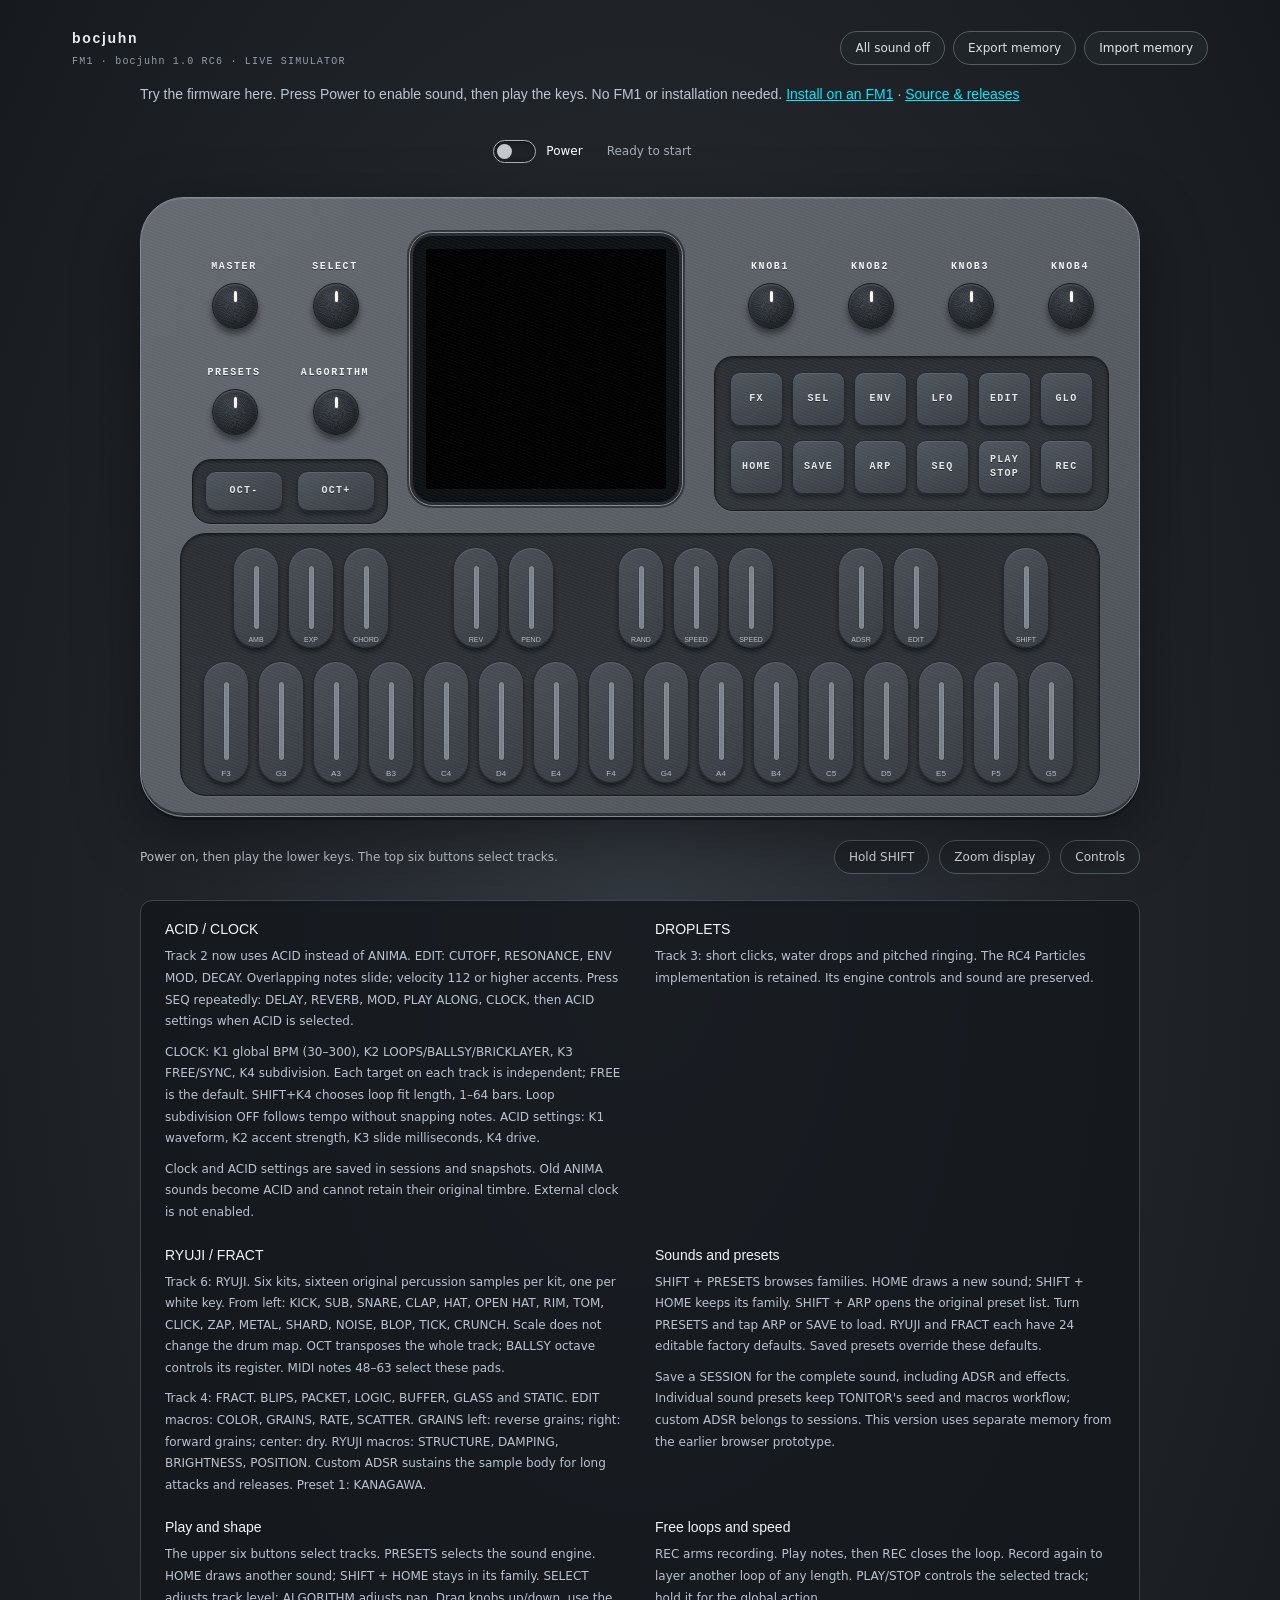
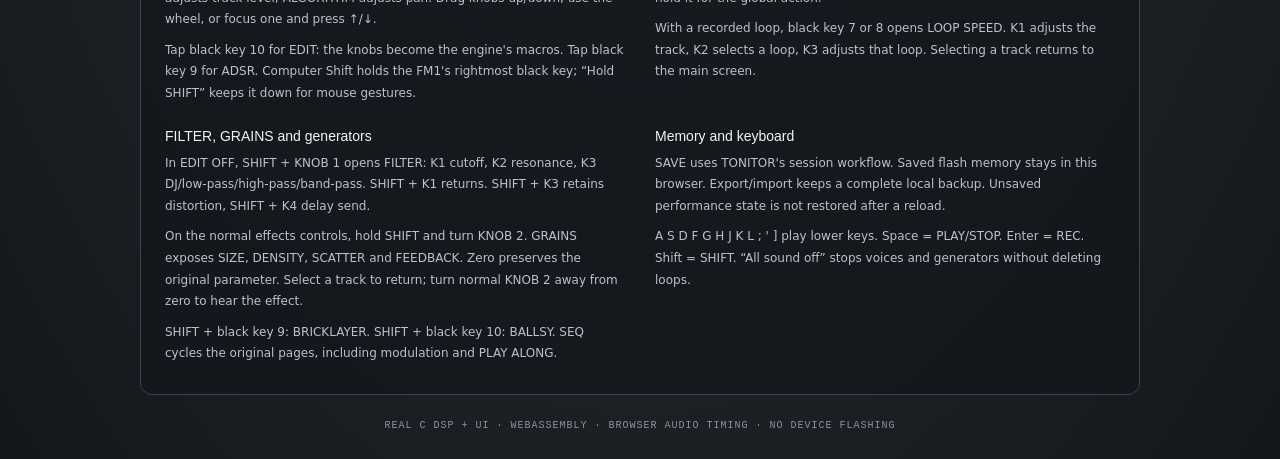
==== browser/index.html @ bda4c11b "Release bocjuhn 1.0 RC6 with living engine visuals and browser player" ====
<!doctype html>
<html lang="en">
<head><meta charset="utf-8"><meta name="viewport" content="width=device-width,initial-scale=1"><title>bocjuhn — FM1 simulator</title><link rel="stylesheet" href="./device.css"><link rel="stylesheet" href="./sim.css"></head>
<body class="device-mode"><main id="deviceApp">
<nav class="sim-nav"><div><strong>bocjuhn</strong><span>FM1 · bocjuhn 1.0 RC6 · LIVE SIMULATOR</span></div><div class="nav-actions"><button id="panic">All sound off</button><button id="export">Export memory</button><label class="file-button">Import memory<input id="import" type="file" accept=".bin" hidden></label></div></nav>
<p class="player-intro">Try the firmware here. Press Power to enable sound, then play the keys. No FM1 or installation needed. <a href="./install.html">Install on an FM1</a> · <a href="https://github.com/IanP06/bocjuhn">Source &amp; releases</a></p><div class="power-row"><button id="power" role="switch" aria-checked="false"><span class="power-toggle"></span> Power</button><span id="deviceStatus" role="status">Ready to start</span></div>
<div class="device-stage"><div id="deviceFit"><section id="device" aria-label="M-VAVE FM1 panel">
<div class="screen-bezel"><canvas id="lcd" width="240" height="240" aria-label="Live firmware display"></canvas></div>
<div class="oct-tray"></div><div class="button-tray"></div><div class="keyboard-tray"></div><div id="hardwareControls"></div><div id="hardwareKeys"></div>
</section></div></div>
<div class="sim-bottom"><span id="interactionHint">Power on, then play the lower keys. The top six buttons select tracks.</span><button id="shiftLatch" aria-pressed="false">Hold SHIFT</button><button id="screenZoom" aria-pressed="false">Zoom display</button><button id="helpToggle" aria-expanded="true">Controls</button></div>
<section id="zoomPanel" hidden><canvas id="lcdZoom" width="240" height="240" aria-label="Enlarged live firmware display"></canvas><span>Native firmware framebuffer · 240 × 240</span></section>
<section id="panelHelp">
<div><h2>ACID / CLOCK</h2><p>Track 2 now uses ACID instead of ANIMA. EDIT: CUTOFF, RESONANCE, ENV MOD, DECAY. Overlapping notes slide; velocity 112 or higher accents. Press SEQ repeatedly: DELAY, REVERB, MOD, PLAY ALONG, CLOCK, then ACID settings when ACID is selected.</p><p>CLOCK: K1 global BPM (30–300), K2 LOOPS/BALLSY/BRICKLAYER, K3 FREE/SYNC, K4 subdivision. Each target on each track is independent; FREE is the default. SHIFT+K4 chooses loop fit length, 1–64 bars. Loop subdivision OFF follows tempo without snapping notes. ACID settings: K1 waveform, K2 accent strength, K3 slide milliseconds, K4 drive.</p><p>Clock and ACID settings are saved in sessions and snapshots. Old ANIMA sounds become ACID and cannot retain their original timbre. External clock is not enabled.</p></div>
<div><h2>DROPLETS</h2><p>Track 3: short clicks, water drops and pitched ringing. The RC4 Particles implementation is retained. Its engine controls and sound are preserved.</p></div>
<div><h2>RYUJI / FRACT</h2><p>Track 6: RYUJI. Six kits, sixteen original percussion samples per kit, one per white key. From left: KICK, SUB, SNARE, CLAP, HAT, OPEN HAT, RIM, TOM, CLICK, ZAP, METAL, SHARD, NOISE, BLOP, TICK, CRUNCH. Scale does not change the drum map. OCT transposes the whole track; BALLSY octave controls its register. MIDI notes 48–63 select these pads.</p><p>Track 4: FRACT. BLIPS, PACKET, LOGIC, BUFFER, GLASS and STATIC. EDIT macros: COLOR, GRAINS, RATE, SCATTER. GRAINS left: reverse grains; right: forward grains; center: dry. RYUJI macros: STRUCTURE, DAMPING, BRIGHTNESS, POSITION. Custom ADSR sustains the sample body for long attacks and releases. Preset 1: KANAGAWA.</p></div>
<div><h2>Sounds and presets</h2><p>SHIFT + PRESETS browses families. HOME draws a new sound; SHIFT + HOME keeps its family. SHIFT + ARP opens the original preset list. Turn PRESETS and tap ARP or SAVE to load. RYUJI and FRACT each have 24 editable factory defaults. Saved presets override these defaults.</p><p>Save a SESSION for the complete sound, including ADSR and effects. Individual sound presets keep TONITOR's seed and macros workflow; custom ADSR belongs to sessions. This version uses separate memory from the earlier browser prototype.</p></div>
<div><h2>Play and shape</h2><p>The upper six buttons select tracks. PRESETS selects the sound engine. HOME draws another sound; SHIFT + HOME stays in its family. SELECT adjusts track level; ALGORITHM adjusts pan. Drag knobs up/down, use the wheel, or focus one and press ↑/↓.</p><p>Tap black key 10 for EDIT: the knobs become the engine's macros. Tap black key 9 for ADSR. Computer Shift holds the FM1's rightmost black key; “Hold SHIFT” keeps it down for mouse gestures.</p></div>
<div><h2>Free loops and speed</h2><p>REC arms recording. Play notes, then REC closes the loop. Record again to layer another loop of any length. PLAY/STOP controls the selected track; hold it for the global action.</p><p>With a recorded loop, black key 7 or 8 opens LOOP SPEED. K1 adjusts the track, K2 selects a loop, K3 adjusts that loop. Selecting a track returns to the main screen.</p></div>
<div><h2>FILTER, GRAINS and generators</h2><p>In EDIT OFF, SHIFT + KNOB 1 opens FILTER: K1 cutoff, K2 resonance, K3 DJ/low-pass/high-pass/band-pass. SHIFT + K1 returns. SHIFT + K3 retains distortion, SHIFT + K4 delay send.</p><p>On the normal effects controls, hold SHIFT and turn KNOB 2. GRAINS exposes SIZE, DENSITY, SCATTER and FEEDBACK. Zero preserves the original parameter. Select a track to return; turn normal KNOB 2 away from zero to hear the effect.</p><p>SHIFT + black key 9: BRICKLAYER. SHIFT + black key 10: BALLSY. SEQ cycles the original pages, including modulation and PLAY ALONG.</p></div>
<div><h2>Memory and keyboard</h2><p>SAVE uses TONITOR's session workflow. Saved flash memory stays in this browser. Export/import keeps a complete local backup. Unsaved performance state is not restored after a reload.</p><p>A S D F G H J K L ; ' ] play lower keys. Space = PLAY/STOP. Enter = REC. Shift = SHIFT. “All sound off” stops voices and generators without deleting loops.</p></div>
</section>
<footer class="sim-footnote">REAL C DSP + UI · WEBASSEMBLY · BROWSER AUDIO TIMING · NO DEVICE FLASHING</footer>
</main><script type="module" src="./sim.js"></script></body></html>
---- browser/device.css ----
[hidden]{display:none!important}
body.device-mode{background:#191c20;color:#e9ebef;background-image:radial-gradient(ellipse at 50% 45%,#32383f 0,#202429 52%,#14171a 100%);min-height:100vh}
#deviceApp{padding:22px 24px 18px;font:14px/1.5 system-ui,sans-serif;max-width:1600px;margin:auto}
#deviceApp button{font:inherit}#deviceApp .sim-nav{display:flex;justify-content:space-between;align-items:center;gap:15px;margin:0 8px 15px}#deviceApp .sim-nav strong{font:600 14px ui-monospace,monospace;letter-spacing:.2em}#deviceApp .sim-nav span{display:block;font:10px ui-monospace,monospace;letter-spacing:.12em;color:#969faa;margin-top:7px}
#deviceApp .sim-nav button,#deviceApp .sim-bottom button{border:1px solid #535b65;border-radius:20px;background:#20252a;font-size:12px;padding:7px 14px;color:#d9dfe6}
#deviceApp .power-row{display:flex;justify-content:center;align-items:center;gap:14px;height:42px;margin-bottom:14px}#deviceApp #power{display:flex;gap:10px;align-items:center;background:transparent;border:0;padding:6px 10px;font-size:12px}#deviceApp .power-toggle{display:block;width:43px;height:23px;border:1px solid #abb2bb;border-radius:14px;padding:3px;background:#202429;box-shadow:inset 0 1px 5px #0008}#deviceApp .power-toggle:before{content:'';display:block;width:15px;height:15px;border-radius:50%;background:#c4c9ce;transition:transform .15s}#deviceApp #power[aria-checked=true] .power-toggle:before{transform:translateX(19px);background:#fff;box-shadow:0 0 8px #fff5}#deviceStatus{font-size:11px;color:#b7bec7;min-width:105px}
#deviceApp .device-stage{width:100%;display:flex;justify-content:center}#deviceFit{position:relative}#device{position:absolute;top:0;left:0;width:1000px;height:620px;transform-origin:top left;border-radius:44px;background:linear-gradient(145deg,#656970,#565b62 60%,#4c5158);border:1px solid #858a92;box-shadow:inset 0 1px 1px #bcc0c633,inset 0 -3px 0 #30343a,0 3px 0 #121416,0 20px 65px #0006;user-select:none;-webkit-user-select:none;touch-action:manipulation}
#device:after{content:'';position:absolute;inset:0;pointer-events:none;border-radius:44px;opacity:.035;background:repeating-linear-gradient(20deg,#fff 0px,#fff 1px,transparent 1px,transparent 3px)}
#device .screen-bezel{position:absolute;left:268px;top:34px;width:274px;height:274px;padding:16px;border-radius:24px;background:#0e1114;border:1px solid #888d95;box-shadow:0 0 0 2px #32363b,inset 0 0 0 3px #272b30,inset 0 1px 5px #000}
#lcd{width:240px;height:240px;display:block;background:#000;image-rendering:pixelated;image-rendering:crisp-edges;border-radius:2px}
#device .oct-tray,#device .button-tray,#device .keyboard-tray{position:absolute;border:1px solid #171a1d;box-shadow:inset 0 1px 3px #0008,0 1px 1px #a4aab333;background:linear-gradient(#2b2f34,#30353a)}
#device .oct-tray{left:51px;top:261px;width:196px;height:65px;border-radius:19px}#device .button-tray{left:573px;top:158px;width:395px;height:155px;border-radius:19px}#device .keyboard-tray{left:39px;top:335px;width:920px;height:263px;border-radius:26px}
#device .rotary{position:absolute;width:62px;height:66px;touch-action:none;outline-offset:4px;cursor:ns-resize}
#device .rotary-label{position:absolute;top:-18px;left:50%;transform:translateX(-50%);font:600 10px ui-monospace,monospace;letter-spacing:1.6px;color:#f2f3f5;text-shadow:0 1px #34383e;white-space:nowrap;pointer-events:none}
#device .rotary-cap{position:absolute;left:9px;top:4px;width:46px;height:46px;border-radius:50%;background:radial-gradient(circle at 38% 28%,#3c4148,#20252a 65%,#15191e);border:1px solid #15191d;box-shadow:0 5px 6px #0007,inset 0 1px 2px #b2bcc24d}
#device .rotary-cap:before{content:'';position:absolute;inset:5px;border-radius:50%;background:repeating-conic-gradient(#ffffff09 0deg 3deg,#00000015 3deg 7deg)}
#device .rotary-indicator{position:absolute;inset:0;transform:rotate(var(--angle,0deg));border-radius:50%}#device .rotary-indicator:after{content:'';position:absolute;left:21px;top:7px;width:3px;height:11px;border-radius:2px;background:#f7f6ef;box-shadow:0 0 2px #fff5}#device .rotary:focus-visible{outline:2px solid #c9f7ff;border-radius:10px}
#device .hw-button{position:absolute;width:53px;height:54px;border-radius:10px;padding:0;background:linear-gradient(155deg,#4f555d,#393e45);border:1px solid #25292f;color:#e3e5e9;font:600 10px/1.4 ui-monospace,monospace;letter-spacing:1.3px;text-shadow:0 1px #24282c;box-shadow:0 4px 4px #0005,inset 0 1px 0 #ffffff18;touch-action:none}
#device .hw-button:hover{background:linear-gradient(#5a616a,#414750)}#device .hw-button.pressed{transform:translateY(2px);box-shadow:0 1px 2px #0005,inset 0 1px 4px #0005}#device .hw-button.page-active{color:#fff;text-shadow:0 0 9px #fff,0 0 4px #fff9}#device .hw-button.latched{outline:1px dashed #e7edf4;outline-offset:4px}#device .hw-button.playing{color:#bcffc3;text-shadow:0 0 7px #6bff84}#device .hw-button.recording{color:#ffb9c3;text-shadow:0 0 6px #ff5c79}#device .hw-button.oct{width:78px;height:40px;border-radius:11px}
#device .hw-key{position:absolute;width:46px;height:122px;border-radius:25px;background:linear-gradient(135deg,#4a4f57,#373c42);border:1px solid #25292e;box-shadow:0 4px 4px #0007,inset 0 1px #ffffff20;padding:0;touch-action:none}
#device .hw-key.black{height:101px;border-radius:24px}#device .key-led{position:absolute;left:20px;top:20px;bottom:22px;width:5px;background:#7b828b;border:1px solid #999fa65e;border-radius:4px;box-shadow:0 0 1px #000;pointer-events:none}
#device .hw-key.black .key-led{top:18px;bottom:18px}#device .hw-key.on .key-led{background:#bfcbd6;box-shadow:0 0 4px #e5f4ff5c}#device .hw-key.selected .key-led{background:#d5e0ea;box-shadow:0 0 6px #e5f4ff7c}#device .hw-key.firing .key-led,#device .hw-key.down .key-led{background:#fff;box-shadow:0 0 5px #fff,0 0 12px #d5eaff}#device .hw-key.down{transform:translateY(2px);box-shadow:0 1px 1px #0008,inset 0 1px 3px #0006}
#deviceApp .sim-bottom{max-width:1000px;display:flex;align-items:center;gap:10px;margin:23px auto 0}#interactionHint{font-size:12px;color:#c0c7d0;margin-right:auto;max-width:660px}#deviceApp #panelHelp{max-width:1000px;margin:20px auto 0;padding:20px 24px;background:#13171ccc;border:1px solid #3c444e;border-radius:12px;display:grid;grid-template-columns:1fr 1fr;gap:14px 30px;color:#b9c2ce}#deviceApp #panelHelp h2{font:500 14px system-ui;margin:0;color:#f1f4f7}#deviceApp #panelHelp p{font-size:12px;line-height:1.8;margin:9px 0}#deviceApp #panelHelp a{color:#bdefff}#deviceApp .sim-footnote{text-align:center;color:#89939f;font:10px ui-monospace,monospace;letter-spacing:.1em;margin-top:25px}#deviceApp .sim-footnote span{margin:0 12px;color:#535b65}
#zoomPanel{display:flex;flex-direction:column;align-items:center;gap:12px;padding:25px 0;color:#a5b0be;font:11px ui-monospace,monospace}#lcdZoom{width:min(480px,100%);height:auto;image-rendering:pixelated;image-rendering:crisp-edges;background:#000;box-shadow:0 0 0 8px #0c0e10;border-radius:2px}#backPanel{margin:15px 36px}
@media(max-width:700px){#deviceApp{padding:16px 10px}.sim-nav{margin-inline:2px!important}#deviceApp .sim-nav span{font-size:9px}#deviceApp .sim-bottom{flex-wrap:wrap;justify-content:center;margin-top:18px}#interactionHint{flex:1 0 100%;text-align:center;font-size:11px}#deviceApp #panelHelp{grid-template-columns:1fr;padding:16px}.sim-footnote{font-size:8px!important}.sim-footnote span{margin:0 4px!important}#deviceApp .power-row{margin:15px 0}#deviceStatus{min-width:0}}
---- browser/sim.css ----
*{box-sizing:border-box}body{margin:0;background:#111417;color:#eef0f3;font:14px Arial,Helvetica,sans-serif}button,.file-button{cursor:pointer}button:focus-visible,.file-button:focus-within{outline:2px solid #fff;outline-offset:4px}[hidden]{display:none!important}#deviceApp{max-width:1200px;padding:28px 24px;margin:auto}.nav-actions{display:flex;gap:8px;align-items:center}.file-button{border:1px solid #535b65;border-radius:20px;background:#20252a;font-size:12px;padding:7px 14px}#deviceApp .power-row{display:flex;justify-content:center;align-items:center;gap:14px;margin:25px 0}#deviceApp #power{display:flex;gap:10px;align-items:center;background:none;color:#fff;border:0}#deviceStatus{color:#a6aeb8;font-size:12px;min-width:190px}#power[aria-checked=true] .power-toggle{background:#455e4c}#lcd{display:block;width:240px;height:240px;background:black;image-rendering:pixelated}#device .hw-key{cursor:pointer}#shiftLatch[aria-pressed=true]{outline:2px solid #fff}#deviceApp #panelHelp{margin-top:26px}#deviceApp #panelHelp h2{font-family:Arial,Helvetica,sans-serif}#deviceApp .sim-nav strong{font-family:Arial,Helvetica,sans-serif;letter-spacing:.12em}.hw-key small{position:absolute;bottom:4px;left:0;width:100%;font:8px Arial;color:#b6bcc4}.hw-key.black small{font-size:7px;bottom:4px}.nav-actions button:disabled{opacity:.4;cursor:wait}@media(max-width:700px){.nav-actions{flex-wrap:wrap;justify-content:flex-end}.sim-nav{align-items:flex-start!important}.file-button{font-size:10px}}

.player-intro{max-width:1000px;margin:16px auto;color:#bbc6d1;font:14px/1.6 Arial,sans-serif}.player-intro a{color:#00eaff}
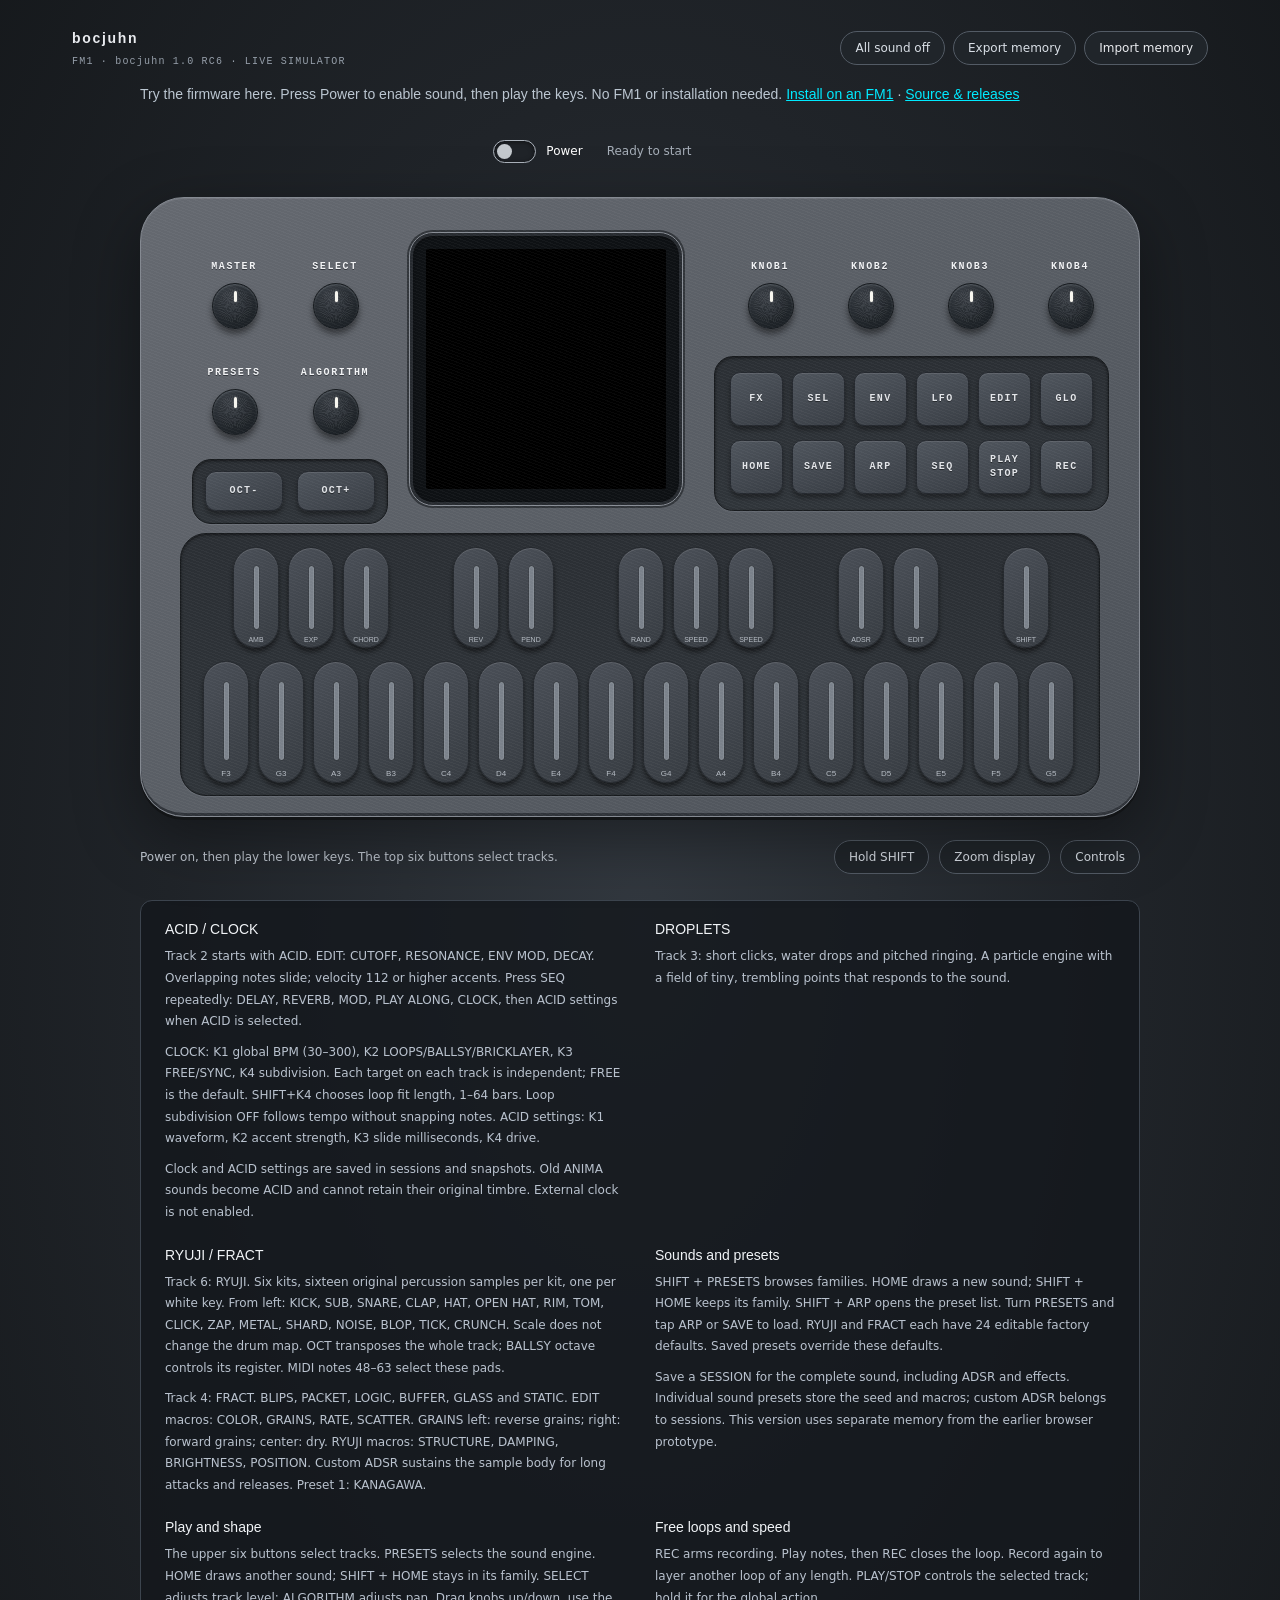
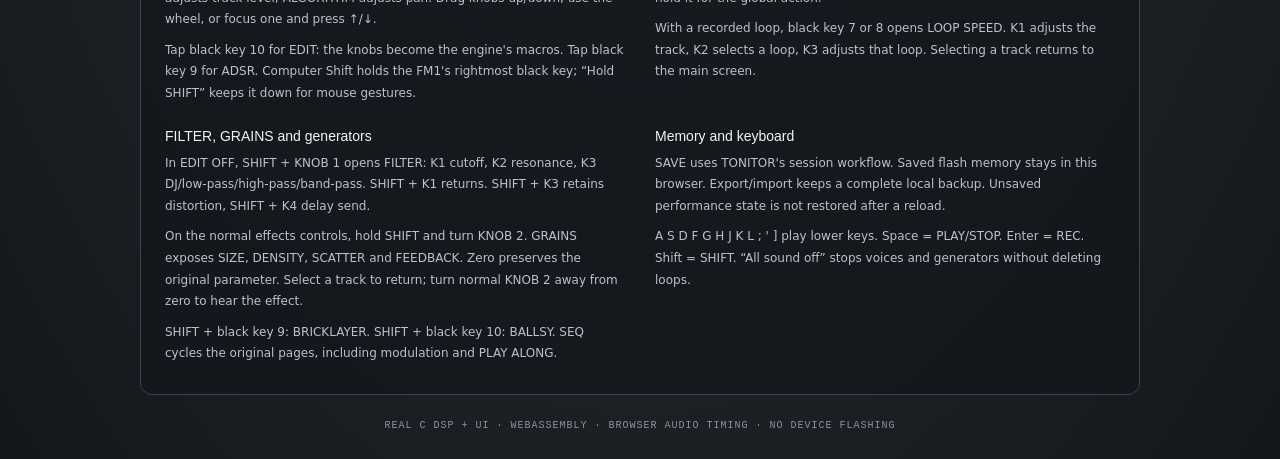
==== commit 0039a5c0: "Present bocjuhn independently and link the public browser player" ====
--- a/browser/index.html
+++ b/browser/index.html
@@ -11,10 +11,10 @@
 <div class="sim-bottom"><span id="interactionHint">Power on, then play the lower keys. The top six buttons select tracks.</span><button id="shiftLatch" aria-pressed="false">Hold SHIFT</button><button id="screenZoom" aria-pressed="false">Zoom display</button><button id="helpToggle" aria-expanded="true">Controls</button></div>
 <section id="zoomPanel" hidden><canvas id="lcdZoom" width="240" height="240" aria-label="Enlarged live firmware display"></canvas><span>Native firmware framebuffer · 240 × 240</span></section>
 <section id="panelHelp">
-<div><h2>ACID / CLOCK</h2><p>Track 2 now uses ACID instead of ANIMA. EDIT: CUTOFF, RESONANCE, ENV MOD, DECAY. Overlapping notes slide; velocity 112 or higher accents. Press SEQ repeatedly: DELAY, REVERB, MOD, PLAY ALONG, CLOCK, then ACID settings when ACID is selected.</p><p>CLOCK: K1 global BPM (30–300), K2 LOOPS/BALLSY/BRICKLAYER, K3 FREE/SYNC, K4 subdivision. Each target on each track is independent; FREE is the default. SHIFT+K4 chooses loop fit length, 1–64 bars. Loop subdivision OFF follows tempo without snapping notes. ACID settings: K1 waveform, K2 accent strength, K3 slide milliseconds, K4 drive.</p><p>Clock and ACID settings are saved in sessions and snapshots. Old ANIMA sounds become ACID and cannot retain their original timbre. External clock is not enabled.</p></div>
-<div><h2>DROPLETS</h2><p>Track 3: short clicks, water drops and pitched ringing. The RC4 Particles implementation is retained. Its engine controls and sound are preserved.</p></div>
+<div><h2>ACID / CLOCK</h2><p>Track 2 starts with ACID. EDIT: CUTOFF, RESONANCE, ENV MOD, DECAY. Overlapping notes slide; velocity 112 or higher accents. Press SEQ repeatedly: DELAY, REVERB, MOD, PLAY ALONG, CLOCK, then ACID settings when ACID is selected.</p><p>CLOCK: K1 global BPM (30–300), K2 LOOPS/BALLSY/BRICKLAYER, K3 FREE/SYNC, K4 subdivision. Each target on each track is independent; FREE is the default. SHIFT+K4 chooses loop fit length, 1–64 bars. Loop subdivision OFF follows tempo without snapping notes. ACID settings: K1 waveform, K2 accent strength, K3 slide milliseconds, K4 drive.</p><p>Clock and ACID settings are saved in sessions and snapshots. Old ANIMA sounds become ACID and cannot retain their original timbre. External clock is not enabled.</p></div>
+<div><h2>DROPLETS</h2><p>Track 3: short clicks, water drops and pitched ringing. A particle engine with a field of tiny, trembling points that responds to the sound.</p></div>
 <div><h2>RYUJI / FRACT</h2><p>Track 6: RYUJI. Six kits, sixteen original percussion samples per kit, one per white key. From left: KICK, SUB, SNARE, CLAP, HAT, OPEN HAT, RIM, TOM, CLICK, ZAP, METAL, SHARD, NOISE, BLOP, TICK, CRUNCH. Scale does not change the drum map. OCT transposes the whole track; BALLSY octave controls its register. MIDI notes 48–63 select these pads.</p><p>Track 4: FRACT. BLIPS, PACKET, LOGIC, BUFFER, GLASS and STATIC. EDIT macros: COLOR, GRAINS, RATE, SCATTER. GRAINS left: reverse grains; right: forward grains; center: dry. RYUJI macros: STRUCTURE, DAMPING, BRIGHTNESS, POSITION. Custom ADSR sustains the sample body for long attacks and releases. Preset 1: KANAGAWA.</p></div>
-<div><h2>Sounds and presets</h2><p>SHIFT + PRESETS browses families. HOME draws a new sound; SHIFT + HOME keeps its family. SHIFT + ARP opens the original preset list. Turn PRESETS and tap ARP or SAVE to load. RYUJI and FRACT each have 24 editable factory defaults. Saved presets override these defaults.</p><p>Save a SESSION for the complete sound, including ADSR and effects. Individual sound presets keep TONITOR's seed and macros workflow; custom ADSR belongs to sessions. This version uses separate memory from the earlier browser prototype.</p></div>
+<div><h2>Sounds and presets</h2><p>SHIFT + PRESETS browses families. HOME draws a new sound; SHIFT + HOME keeps its family. SHIFT + ARP opens the preset list. Turn PRESETS and tap ARP or SAVE to load. RYUJI and FRACT each have 24 editable factory defaults. Saved presets override these defaults.</p><p>Save a SESSION for the complete sound, including ADSR and effects. Individual sound presets store the seed and macros; custom ADSR belongs to sessions. This version uses separate memory from the earlier browser prototype.</p></div>
 <div><h2>Play and shape</h2><p>The upper six buttons select tracks. PRESETS selects the sound engine. HOME draws another sound; SHIFT + HOME stays in its family. SELECT adjusts track level; ALGORITHM adjusts pan. Drag knobs up/down, use the wheel, or focus one and press ↑/↓.</p><p>Tap black key 10 for EDIT: the knobs become the engine's macros. Tap black key 9 for ADSR. Computer Shift holds the FM1's rightmost black key; “Hold SHIFT” keeps it down for mouse gestures.</p></div>
 <div><h2>Free loops and speed</h2><p>REC arms recording. Play notes, then REC closes the loop. Record again to layer another loop of any length. PLAY/STOP controls the selected track; hold it for the global action.</p><p>With a recorded loop, black key 7 or 8 opens LOOP SPEED. K1 adjusts the track, K2 selects a loop, K3 adjusts that loop. Selecting a track returns to the main screen.</p></div>
 <div><h2>FILTER, GRAINS and generators</h2><p>In EDIT OFF, SHIFT + KNOB 1 opens FILTER: K1 cutoff, K2 resonance, K3 DJ/low-pass/high-pass/band-pass. SHIFT + K1 returns. SHIFT + K3 retains distortion, SHIFT + K4 delay send.</p><p>On the normal effects controls, hold SHIFT and turn KNOB 2. GRAINS exposes SIZE, DENSITY, SCATTER and FEEDBACK. Zero preserves the original parameter. Select a track to return; turn normal KNOB 2 away from zero to hear the effect.</p><p>SHIFT + black key 9: BRICKLAYER. SHIFT + black key 10: BALLSY. SEQ cycles the original pages, including modulation and PLAY ALONG.</p></div>
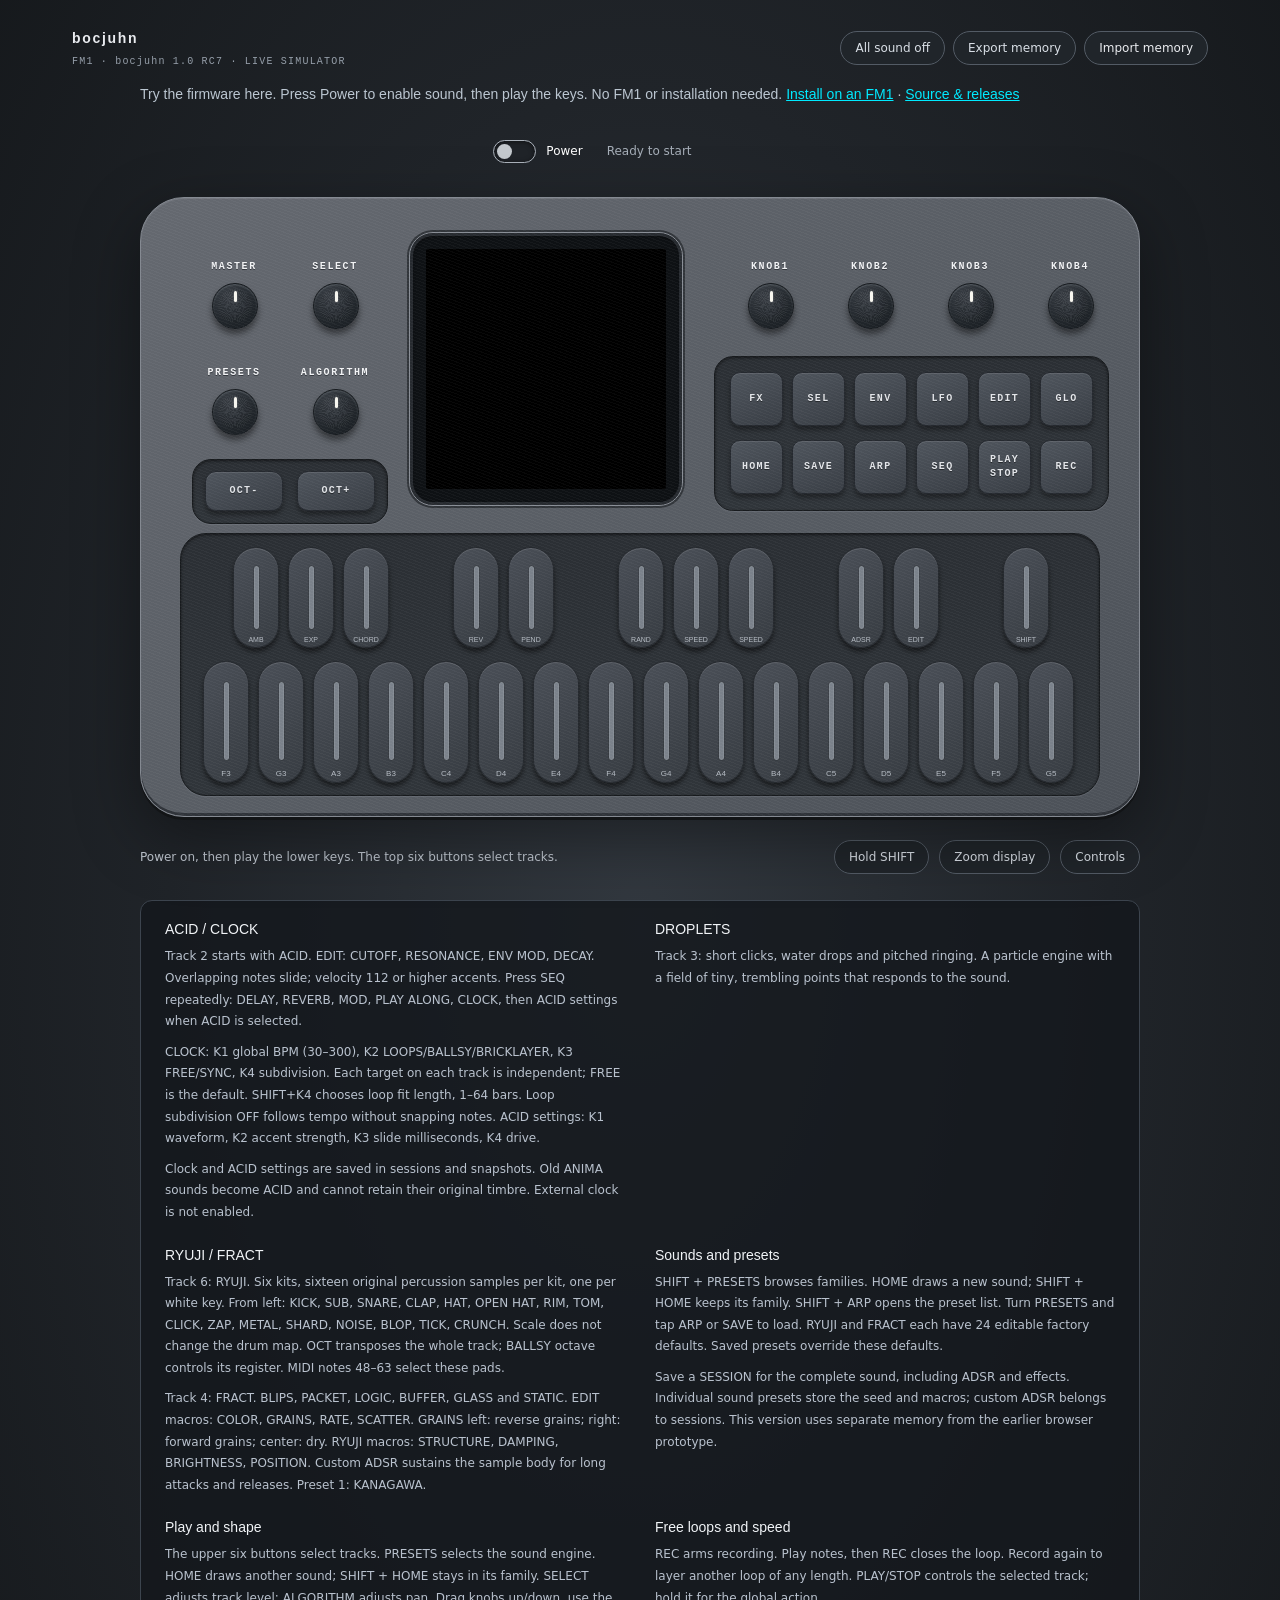
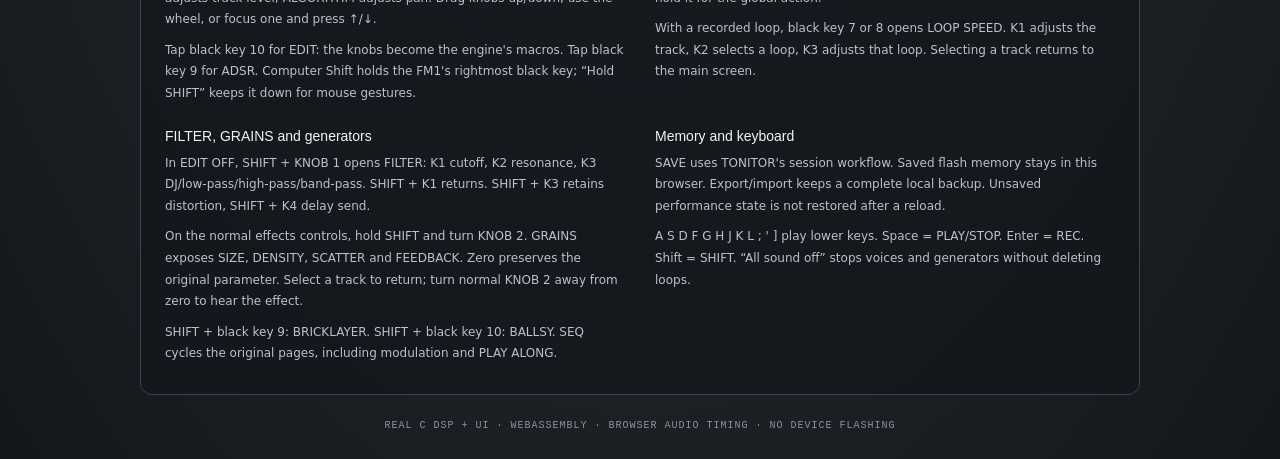
==== commit e47f1771: "Release RC7 with orbiting organisms, continuous dials and Rajdhani type" ====
--- a/browser/index.html
+++ b/browser/index.html
@@ -2,7 +2,7 @@
 <html lang="en">
 <head><meta charset="utf-8"><meta name="viewport" content="width=device-width,initial-scale=1"><title>bocjuhn — FM1 simulator</title><link rel="stylesheet" href="./device.css"><link rel="stylesheet" href="./sim.css"></head>
 <body class="device-mode"><main id="deviceApp">
-<nav class="sim-nav"><div><strong>bocjuhn</strong><span>FM1 · bocjuhn 1.0 RC6 · LIVE SIMULATOR</span></div><div class="nav-actions"><button id="panic">All sound off</button><button id="export">Export memory</button><label class="file-button">Import memory<input id="import" type="file" accept=".bin" hidden></label></div></nav>
+<nav class="sim-nav"><div><strong>bocjuhn</strong><span>FM1 · bocjuhn 1.0 RC7 · LIVE SIMULATOR</span></div><div class="nav-actions"><button id="panic">All sound off</button><button id="export">Export memory</button><label class="file-button">Import memory<input id="import" type="file" accept=".bin" hidden></label></div></nav>
 <p class="player-intro">Try the firmware here. Press Power to enable sound, then play the keys. No FM1 or installation needed. <a href="./install.html">Install on an FM1</a> · <a href="https://github.com/IanP06/bocjuhn">Source &amp; releases</a></p><div class="power-row"><button id="power" role="switch" aria-checked="false"><span class="power-toggle"></span> Power</button><span id="deviceStatus" role="status">Ready to start</span></div>
 <div class="device-stage"><div id="deviceFit"><section id="device" aria-label="M-VAVE FM1 panel">
 <div class="screen-bezel"><canvas id="lcd" width="240" height="240" aria-label="Live firmware display"></canvas></div>
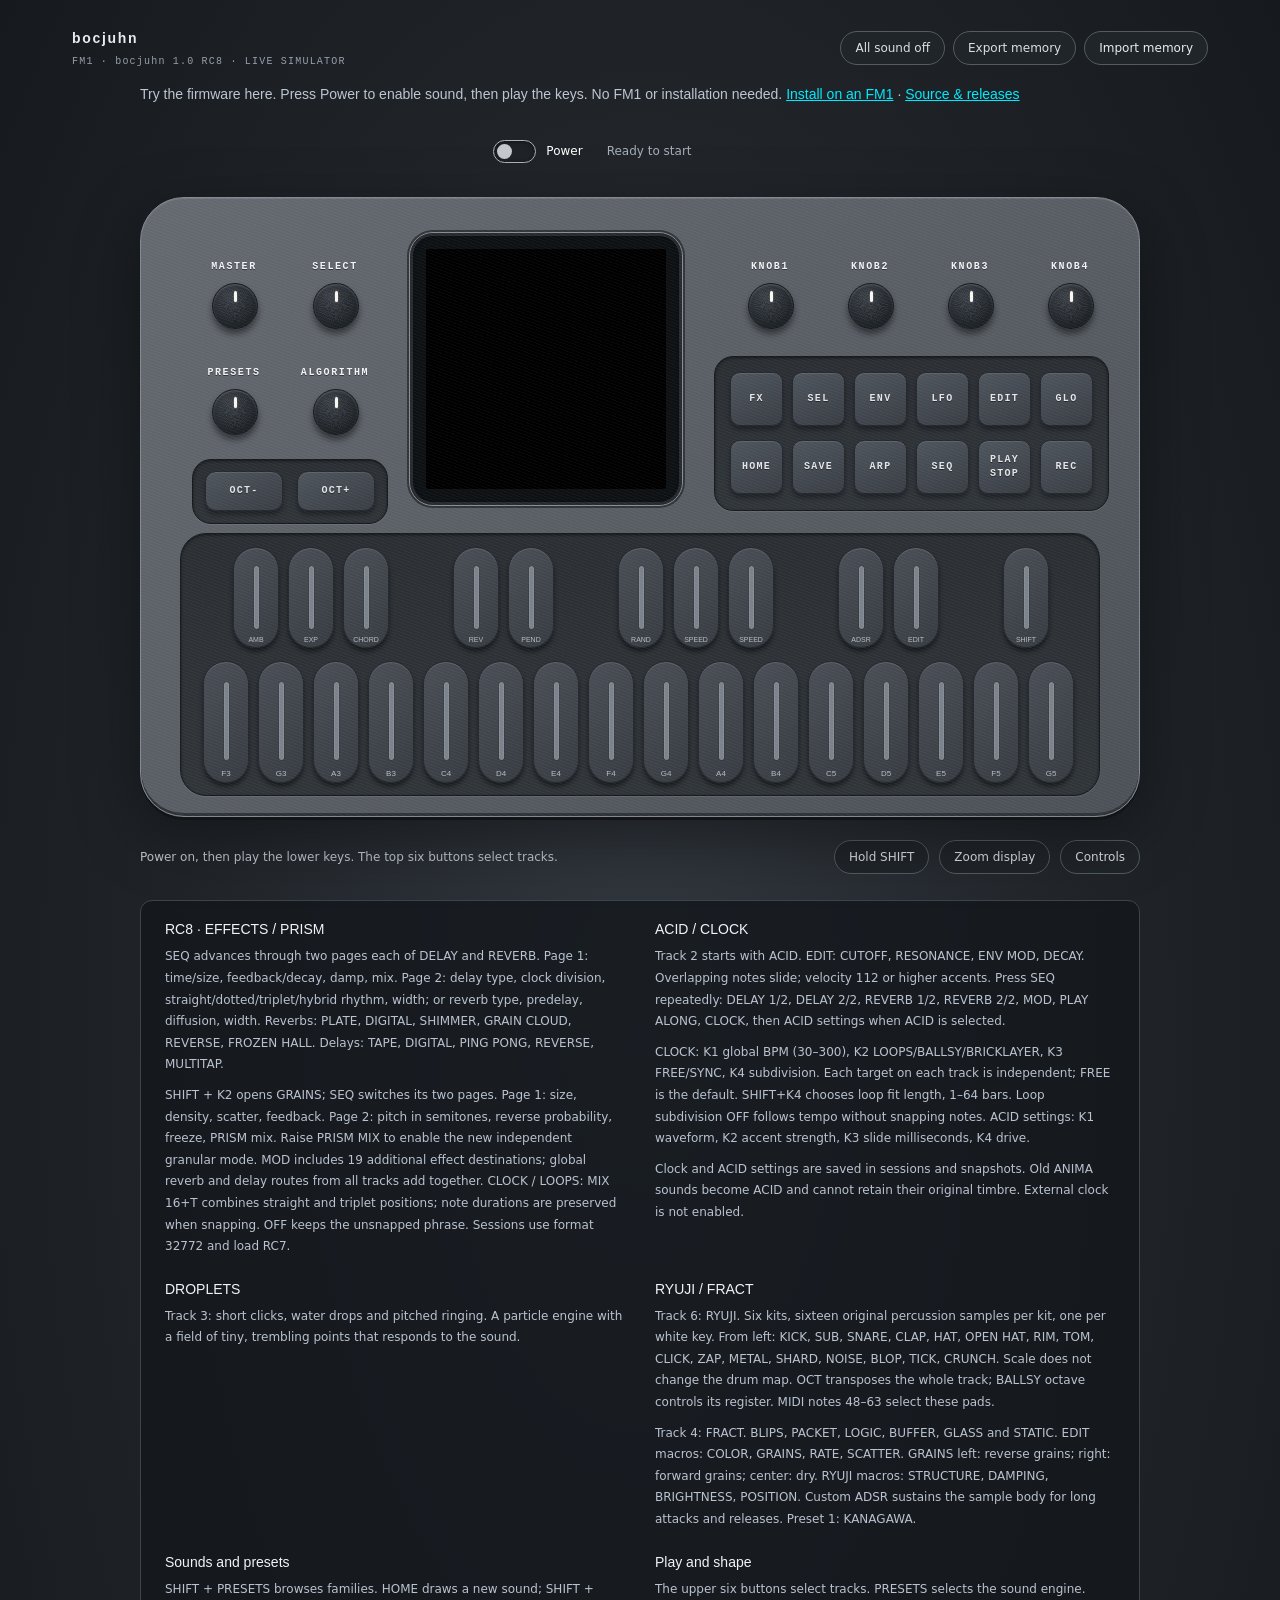
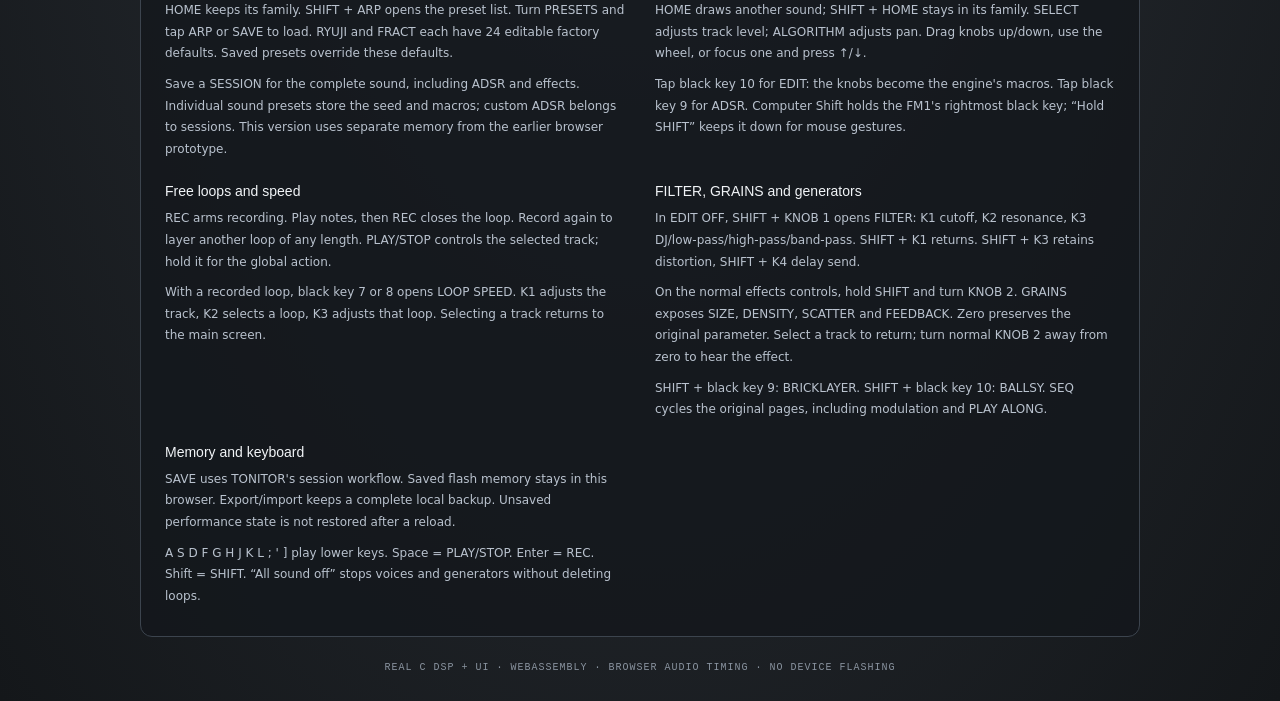
==== commit d562f34e: "Release RC8: extended effects, PRISM and preserved quantized gates" ====
--- a/browser/index.html
+++ b/browser/index.html
@@ -2,7 +2,7 @@
 <html lang="en">
 <head><meta charset="utf-8"><meta name="viewport" content="width=device-width,initial-scale=1"><title>bocjuhn — FM1 simulator</title><link rel="stylesheet" href="./device.css"><link rel="stylesheet" href="./sim.css"></head>
 <body class="device-mode"><main id="deviceApp">
-<nav class="sim-nav"><div><strong>bocjuhn</strong><span>FM1 · bocjuhn 1.0 RC7 · LIVE SIMULATOR</span></div><div class="nav-actions"><button id="panic">All sound off</button><button id="export">Export memory</button><label class="file-button">Import memory<input id="import" type="file" accept=".bin" hidden></label></div></nav>
+<nav class="sim-nav"><div><strong>bocjuhn</strong><span>FM1 · bocjuhn 1.0 RC8 · LIVE SIMULATOR</span></div><div class="nav-actions"><button id="panic">All sound off</button><button id="export">Export memory</button><label class="file-button">Import memory<input id="import" type="file" accept=".bin" hidden></label></div></nav>
 <p class="player-intro">Try the firmware here. Press Power to enable sound, then play the keys. No FM1 or installation needed. <a href="./install.html">Install on an FM1</a> · <a href="https://github.com/IanP06/bocjuhn">Source &amp; releases</a></p><div class="power-row"><button id="power" role="switch" aria-checked="false"><span class="power-toggle"></span> Power</button><span id="deviceStatus" role="status">Ready to start</span></div>
 <div class="device-stage"><div id="deviceFit"><section id="device" aria-label="M-VAVE FM1 panel">
 <div class="screen-bezel"><canvas id="lcd" width="240" height="240" aria-label="Live firmware display"></canvas></div>
@@ -11,7 +11,8 @@
 <div class="sim-bottom"><span id="interactionHint">Power on, then play the lower keys. The top six buttons select tracks.</span><button id="shiftLatch" aria-pressed="false">Hold SHIFT</button><button id="screenZoom" aria-pressed="false">Zoom display</button><button id="helpToggle" aria-expanded="true">Controls</button></div>
 <section id="zoomPanel" hidden><canvas id="lcdZoom" width="240" height="240" aria-label="Enlarged live firmware display"></canvas><span>Native firmware framebuffer · 240 × 240</span></section>
 <section id="panelHelp">
-<div><h2>ACID / CLOCK</h2><p>Track 2 starts with ACID. EDIT: CUTOFF, RESONANCE, ENV MOD, DECAY. Overlapping notes slide; velocity 112 or higher accents. Press SEQ repeatedly: DELAY, REVERB, MOD, PLAY ALONG, CLOCK, then ACID settings when ACID is selected.</p><p>CLOCK: K1 global BPM (30–300), K2 LOOPS/BALLSY/BRICKLAYER, K3 FREE/SYNC, K4 subdivision. Each target on each track is independent; FREE is the default. SHIFT+K4 chooses loop fit length, 1–64 bars. Loop subdivision OFF follows tempo without snapping notes. ACID settings: K1 waveform, K2 accent strength, K3 slide milliseconds, K4 drive.</p><p>Clock and ACID settings are saved in sessions and snapshots. Old ANIMA sounds become ACID and cannot retain their original timbre. External clock is not enabled.</p></div>
+<div><h2>RC8 · EFFECTS / PRISM</h2><p>SEQ advances through two pages each of DELAY and REVERB. Page 1: time/size, feedback/decay, damp, mix. Page 2: delay type, clock division, straight/dotted/triplet/hybrid rhythm, width; or reverb type, predelay, diffusion, width. Reverbs: PLATE, DIGITAL, SHIMMER, GRAIN CLOUD, REVERSE, FROZEN HALL. Delays: TAPE, DIGITAL, PING PONG, REVERSE, MULTITAP.</p><p>SHIFT + K2 opens GRAINS; SEQ switches its two pages. Page 1: size, density, scatter, feedback. Page 2: pitch in semitones, reverse probability, freeze, PRISM mix. Raise PRISM MIX to enable the new independent granular mode. MOD includes 19 additional effect destinations; global reverb and delay routes from all tracks add together. CLOCK / LOOPS: MIX 16+T combines straight and triplet positions; note durations are preserved when snapping. OFF keeps the unsnapped phrase. Sessions use format 32772 and load RC7.</p></div>
+<div><h2>ACID / CLOCK</h2><p>Track 2 starts with ACID. EDIT: CUTOFF, RESONANCE, ENV MOD, DECAY. Overlapping notes slide; velocity 112 or higher accents. Press SEQ repeatedly: DELAY 1/2, DELAY 2/2, REVERB 1/2, REVERB 2/2, MOD, PLAY ALONG, CLOCK, then ACID settings when ACID is selected.</p><p>CLOCK: K1 global BPM (30–300), K2 LOOPS/BALLSY/BRICKLAYER, K3 FREE/SYNC, K4 subdivision. Each target on each track is independent; FREE is the default. SHIFT+K4 chooses loop fit length, 1–64 bars. Loop subdivision OFF follows tempo without snapping notes. ACID settings: K1 waveform, K2 accent strength, K3 slide milliseconds, K4 drive.</p><p>Clock and ACID settings are saved in sessions and snapshots. Old ANIMA sounds become ACID and cannot retain their original timbre. External clock is not enabled.</p></div>
 <div><h2>DROPLETS</h2><p>Track 3: short clicks, water drops and pitched ringing. A particle engine with a field of tiny, trembling points that responds to the sound.</p></div>
 <div><h2>RYUJI / FRACT</h2><p>Track 6: RYUJI. Six kits, sixteen original percussion samples per kit, one per white key. From left: KICK, SUB, SNARE, CLAP, HAT, OPEN HAT, RIM, TOM, CLICK, ZAP, METAL, SHARD, NOISE, BLOP, TICK, CRUNCH. Scale does not change the drum map. OCT transposes the whole track; BALLSY octave controls its register. MIDI notes 48–63 select these pads.</p><p>Track 4: FRACT. BLIPS, PACKET, LOGIC, BUFFER, GLASS and STATIC. EDIT macros: COLOR, GRAINS, RATE, SCATTER. GRAINS left: reverse grains; right: forward grains; center: dry. RYUJI macros: STRUCTURE, DAMPING, BRIGHTNESS, POSITION. Custom ADSR sustains the sample body for long attacks and releases. Preset 1: KANAGAWA.</p></div>
 <div><h2>Sounds and presets</h2><p>SHIFT + PRESETS browses families. HOME draws a new sound; SHIFT + HOME keeps its family. SHIFT + ARP opens the preset list. Turn PRESETS and tap ARP or SAVE to load. RYUJI and FRACT each have 24 editable factory defaults. Saved presets override these defaults.</p><p>Save a SESSION for the complete sound, including ADSR and effects. Individual sound presets store the seed and macros; custom ADSR belongs to sessions. This version uses separate memory from the earlier browser prototype.</p></div>
@@ -21,4 +22,4 @@
 <div><h2>Memory and keyboard</h2><p>SAVE uses TONITOR's session workflow. Saved flash memory stays in this browser. Export/import keeps a complete local backup. Unsaved performance state is not restored after a reload.</p><p>A S D F G H J K L ; ' ] play lower keys. Space = PLAY/STOP. Enter = REC. Shift = SHIFT. “All sound off” stops voices and generators without deleting loops.</p></div>
 </section>
 <footer class="sim-footnote">REAL C DSP + UI · WEBASSEMBLY · BROWSER AUDIO TIMING · NO DEVICE FLASHING</footer>
-</main><script type="module" src="./sim.js"></script></body></html>
+</main><script type="module" src="./sim.js?v=rc8"></script></body></html>
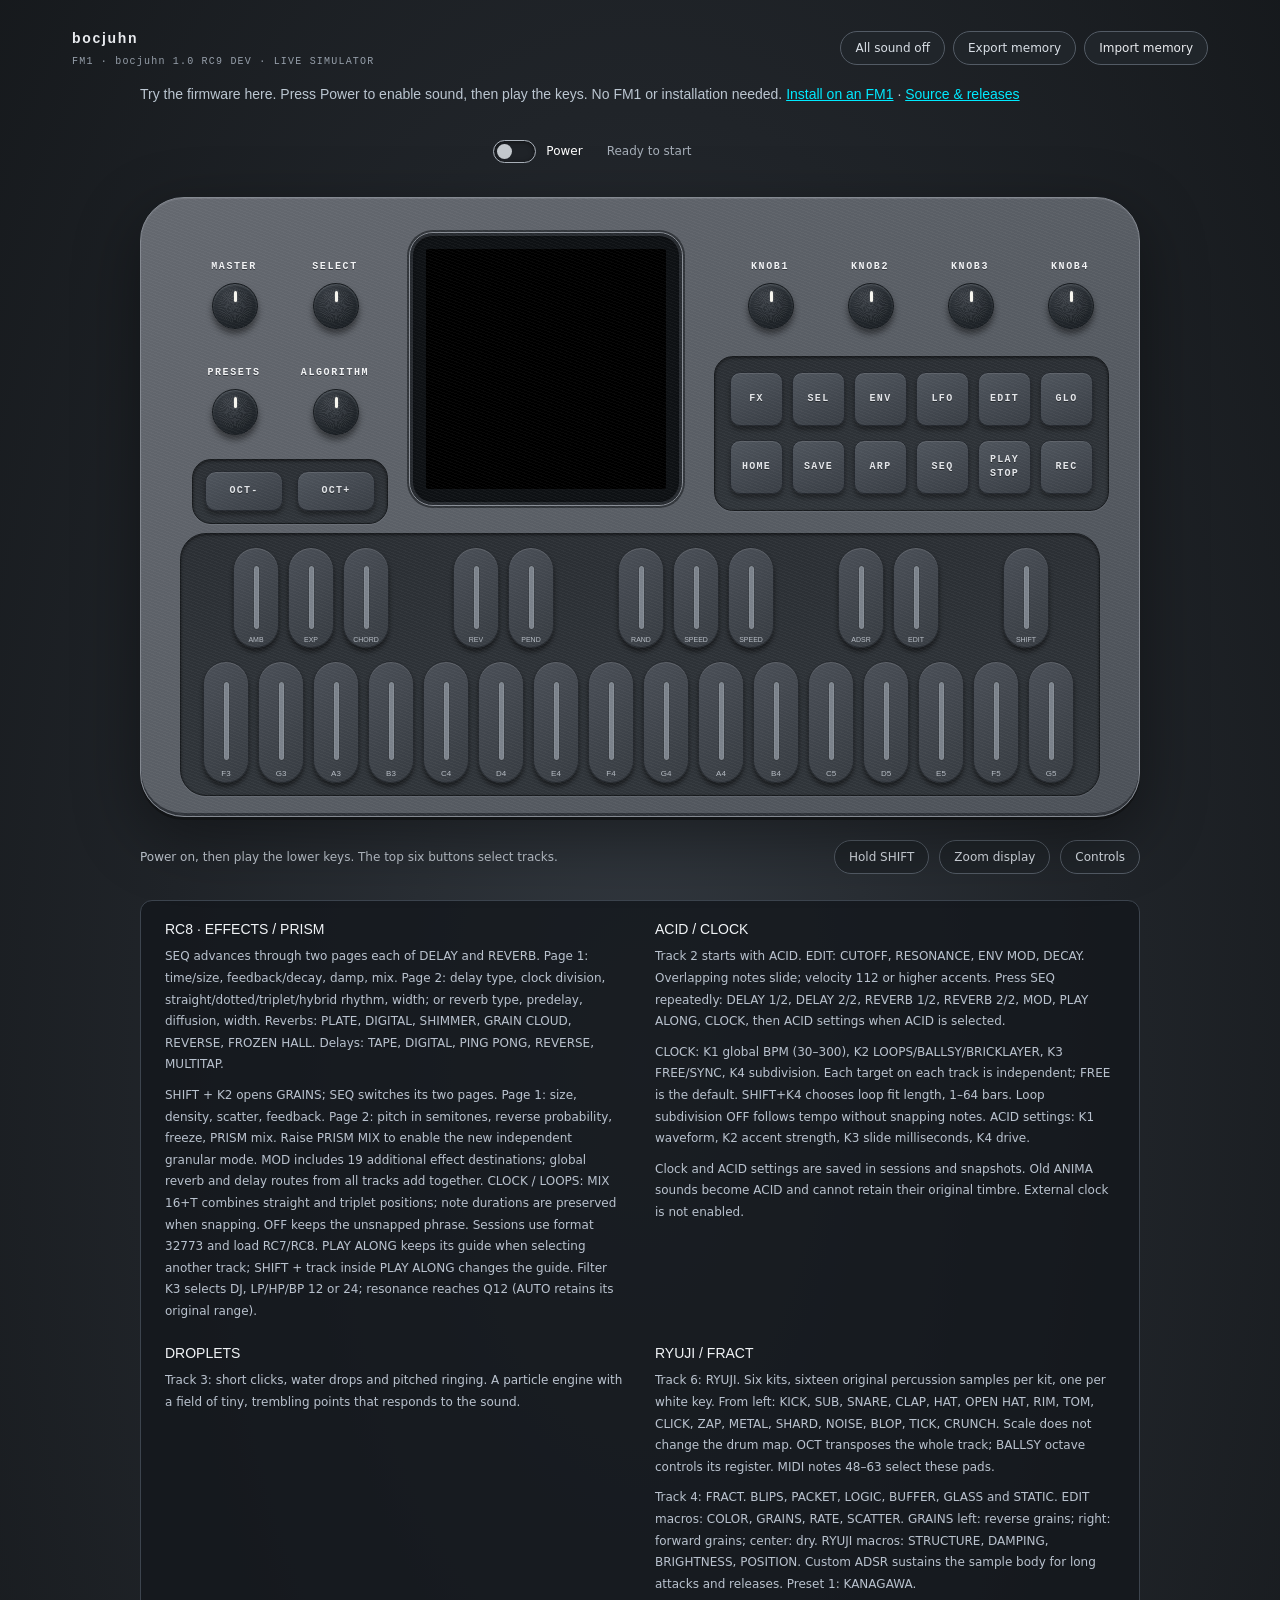
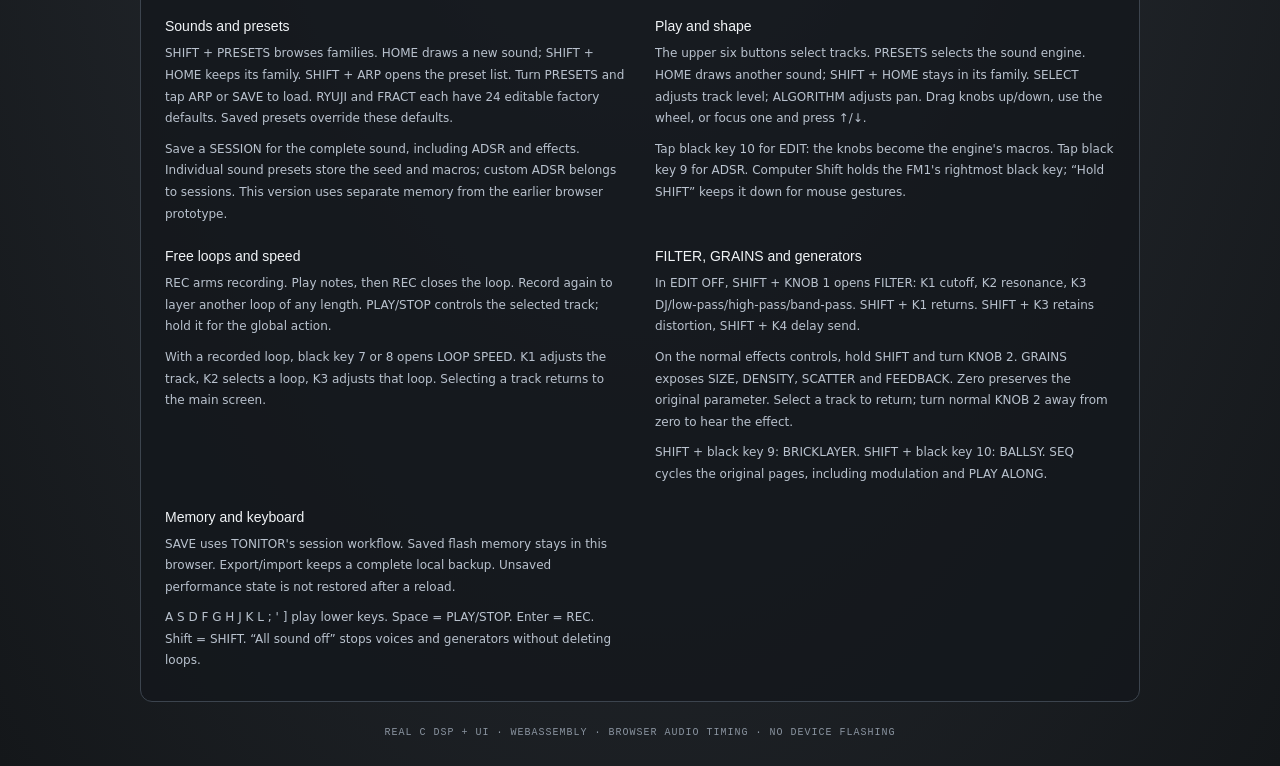
==== commit e1a7ab9e: "Pin accompaniment guide and add resonant four-pole filter options" ====
--- a/browser/index.html
+++ b/browser/index.html
@@ -2,7 +2,7 @@
 <html lang="en">
 <head><meta charset="utf-8"><meta name="viewport" content="width=device-width,initial-scale=1"><title>bocjuhn — FM1 simulator</title><link rel="stylesheet" href="./device.css"><link rel="stylesheet" href="./sim.css"></head>
 <body class="device-mode"><main id="deviceApp">
-<nav class="sim-nav"><div><strong>bocjuhn</strong><span>FM1 · bocjuhn 1.0 RC8 · LIVE SIMULATOR</span></div><div class="nav-actions"><button id="panic">All sound off</button><button id="export">Export memory</button><label class="file-button">Import memory<input id="import" type="file" accept=".bin" hidden></label></div></nav>
+<nav class="sim-nav"><div><strong>bocjuhn</strong><span>FM1 · bocjuhn 1.0 RC9 DEV · LIVE SIMULATOR</span></div><div class="nav-actions"><button id="panic">All sound off</button><button id="export">Export memory</button><label class="file-button">Import memory<input id="import" type="file" accept=".bin" hidden></label></div></nav>
 <p class="player-intro">Try the firmware here. Press Power to enable sound, then play the keys. No FM1 or installation needed. <a href="./install.html">Install on an FM1</a> · <a href="https://github.com/IanP06/bocjuhn">Source &amp; releases</a></p><div class="power-row"><button id="power" role="switch" aria-checked="false"><span class="power-toggle"></span> Power</button><span id="deviceStatus" role="status">Ready to start</span></div>
 <div class="device-stage"><div id="deviceFit"><section id="device" aria-label="M-VAVE FM1 panel">
 <div class="screen-bezel"><canvas id="lcd" width="240" height="240" aria-label="Live firmware display"></canvas></div>
@@ -11,7 +11,7 @@
 <div class="sim-bottom"><span id="interactionHint">Power on, then play the lower keys. The top six buttons select tracks.</span><button id="shiftLatch" aria-pressed="false">Hold SHIFT</button><button id="screenZoom" aria-pressed="false">Zoom display</button><button id="helpToggle" aria-expanded="true">Controls</button></div>
 <section id="zoomPanel" hidden><canvas id="lcdZoom" width="240" height="240" aria-label="Enlarged live firmware display"></canvas><span>Native firmware framebuffer · 240 × 240</span></section>
 <section id="panelHelp">
-<div><h2>RC8 · EFFECTS / PRISM</h2><p>SEQ advances through two pages each of DELAY and REVERB. Page 1: time/size, feedback/decay, damp, mix. Page 2: delay type, clock division, straight/dotted/triplet/hybrid rhythm, width; or reverb type, predelay, diffusion, width. Reverbs: PLATE, DIGITAL, SHIMMER, GRAIN CLOUD, REVERSE, FROZEN HALL. Delays: TAPE, DIGITAL, PING PONG, REVERSE, MULTITAP.</p><p>SHIFT + K2 opens GRAINS; SEQ switches its two pages. Page 1: size, density, scatter, feedback. Page 2: pitch in semitones, reverse probability, freeze, PRISM mix. Raise PRISM MIX to enable the new independent granular mode. MOD includes 19 additional effect destinations; global reverb and delay routes from all tracks add together. CLOCK / LOOPS: MIX 16+T combines straight and triplet positions; note durations are preserved when snapping. OFF keeps the unsnapped phrase. Sessions use format 32772 and load RC7.</p></div>
+<div><h2>RC8 · EFFECTS / PRISM</h2><p>SEQ advances through two pages each of DELAY and REVERB. Page 1: time/size, feedback/decay, damp, mix. Page 2: delay type, clock division, straight/dotted/triplet/hybrid rhythm, width; or reverb type, predelay, diffusion, width. Reverbs: PLATE, DIGITAL, SHIMMER, GRAIN CLOUD, REVERSE, FROZEN HALL. Delays: TAPE, DIGITAL, PING PONG, REVERSE, MULTITAP.</p><p>SHIFT + K2 opens GRAINS; SEQ switches its two pages. Page 1: size, density, scatter, feedback. Page 2: pitch in semitones, reverse probability, freeze, PRISM mix. Raise PRISM MIX to enable the new independent granular mode. MOD includes 19 additional effect destinations; global reverb and delay routes from all tracks add together. CLOCK / LOOPS: MIX 16+T combines straight and triplet positions; note durations are preserved when snapping. OFF keeps the unsnapped phrase. Sessions use format 32773 and load RC7/RC8. PLAY ALONG keeps its guide when selecting another track; SHIFT + track inside PLAY ALONG changes the guide. Filter K3 selects DJ, LP/HP/BP 12 or 24; resonance reaches Q12 (AUTO retains its original range).</p></div>
 <div><h2>ACID / CLOCK</h2><p>Track 2 starts with ACID. EDIT: CUTOFF, RESONANCE, ENV MOD, DECAY. Overlapping notes slide; velocity 112 or higher accents. Press SEQ repeatedly: DELAY 1/2, DELAY 2/2, REVERB 1/2, REVERB 2/2, MOD, PLAY ALONG, CLOCK, then ACID settings when ACID is selected.</p><p>CLOCK: K1 global BPM (30–300), K2 LOOPS/BALLSY/BRICKLAYER, K3 FREE/SYNC, K4 subdivision. Each target on each track is independent; FREE is the default. SHIFT+K4 chooses loop fit length, 1–64 bars. Loop subdivision OFF follows tempo without snapping notes. ACID settings: K1 waveform, K2 accent strength, K3 slide milliseconds, K4 drive.</p><p>Clock and ACID settings are saved in sessions and snapshots. Old ANIMA sounds become ACID and cannot retain their original timbre. External clock is not enabled.</p></div>
 <div><h2>DROPLETS</h2><p>Track 3: short clicks, water drops and pitched ringing. A particle engine with a field of tiny, trembling points that responds to the sound.</p></div>
 <div><h2>RYUJI / FRACT</h2><p>Track 6: RYUJI. Six kits, sixteen original percussion samples per kit, one per white key. From left: KICK, SUB, SNARE, CLAP, HAT, OPEN HAT, RIM, TOM, CLICK, ZAP, METAL, SHARD, NOISE, BLOP, TICK, CRUNCH. Scale does not change the drum map. OCT transposes the whole track; BALLSY octave controls its register. MIDI notes 48–63 select these pads.</p><p>Track 4: FRACT. BLIPS, PACKET, LOGIC, BUFFER, GLASS and STATIC. EDIT macros: COLOR, GRAINS, RATE, SCATTER. GRAINS left: reverse grains; right: forward grains; center: dry. RYUJI macros: STRUCTURE, DAMPING, BRIGHTNESS, POSITION. Custom ADSR sustains the sample body for long attacks and releases. Preset 1: KANAGAWA.</p></div>
@@ -22,4 +22,4 @@
 <div><h2>Memory and keyboard</h2><p>SAVE uses TONITOR's session workflow. Saved flash memory stays in this browser. Export/import keeps a complete local backup. Unsaved performance state is not restored after a reload.</p><p>A S D F G H J K L ; ' ] play lower keys. Space = PLAY/STOP. Enter = REC. Shift = SHIFT. “All sound off” stops voices and generators without deleting loops.</p></div>
 </section>
 <footer class="sim-footnote">REAL C DSP + UI · WEBASSEMBLY · BROWSER AUDIO TIMING · NO DEVICE FLASHING</footer>
-</main><script type="module" src="./sim.js?v=rc8"></script></body></html>
+</main><script type="module" src="./sim.js?v=rc9-dev"></script></body></html>
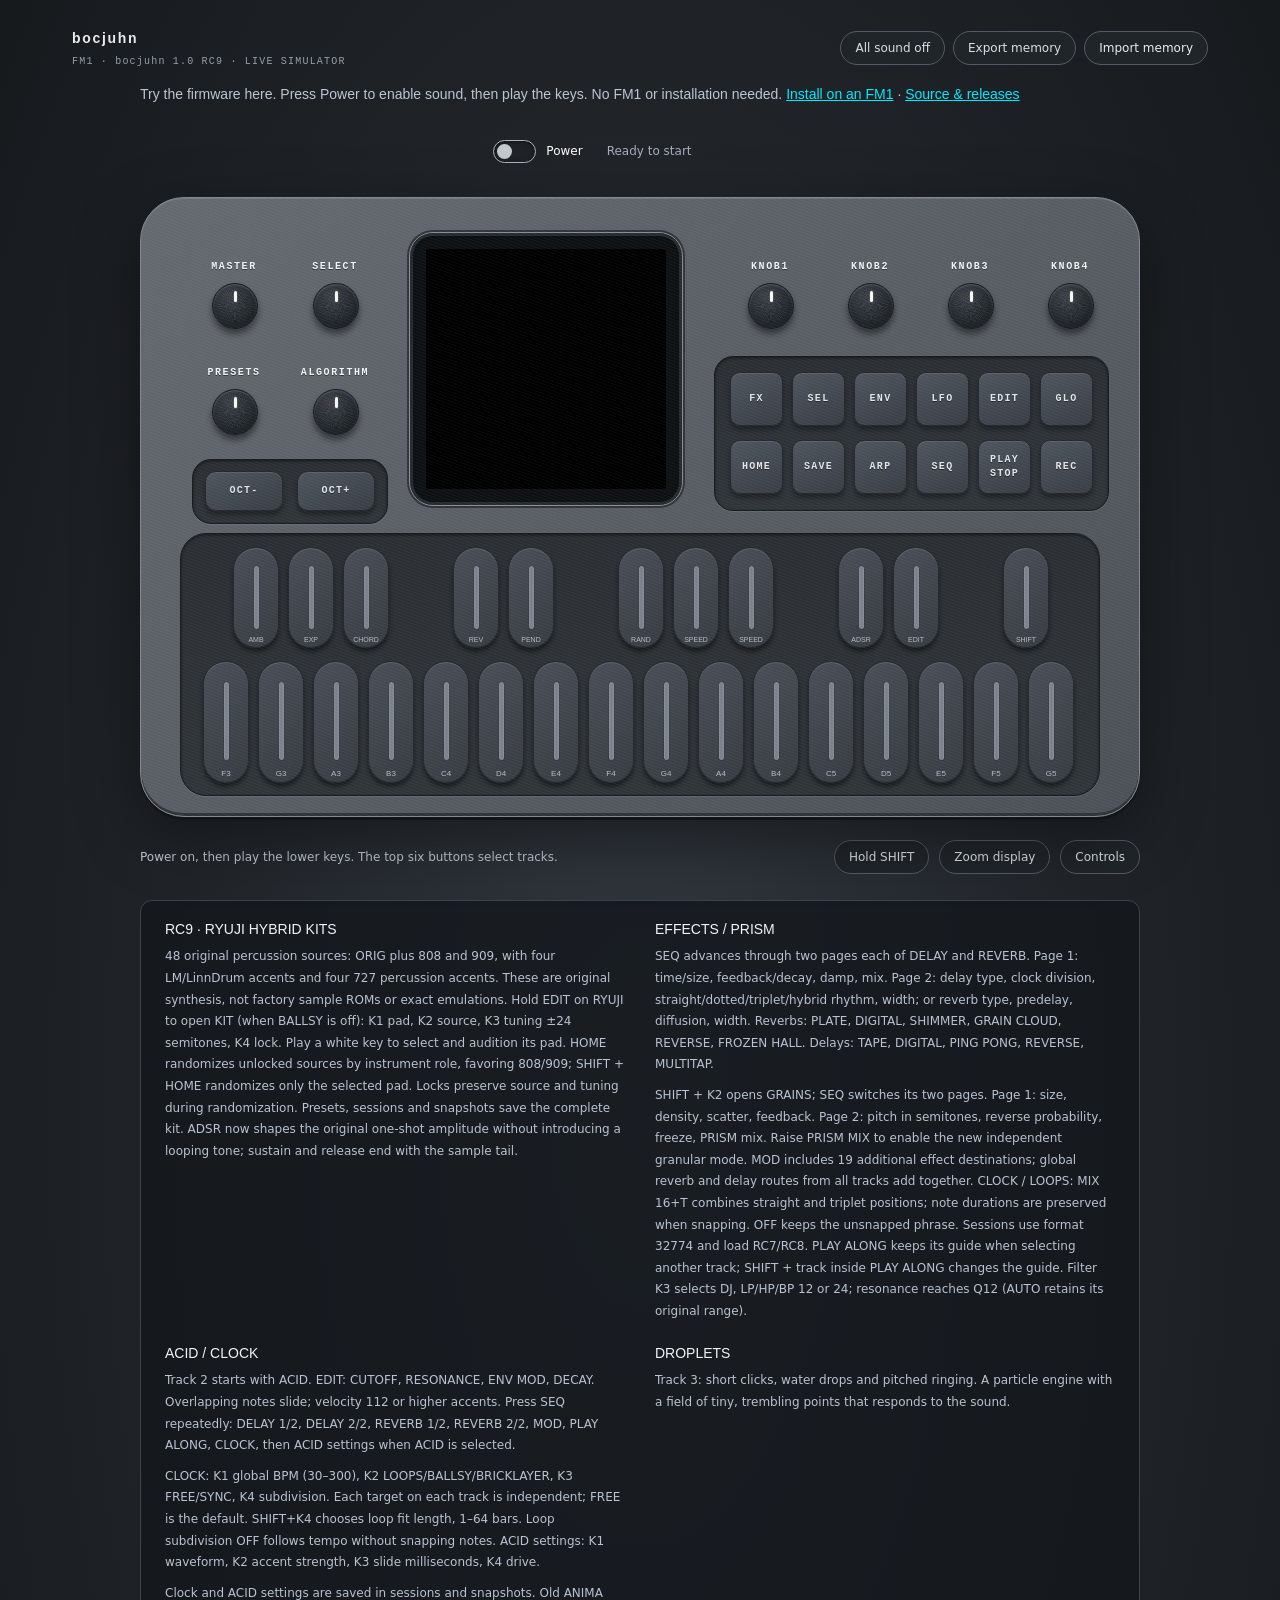
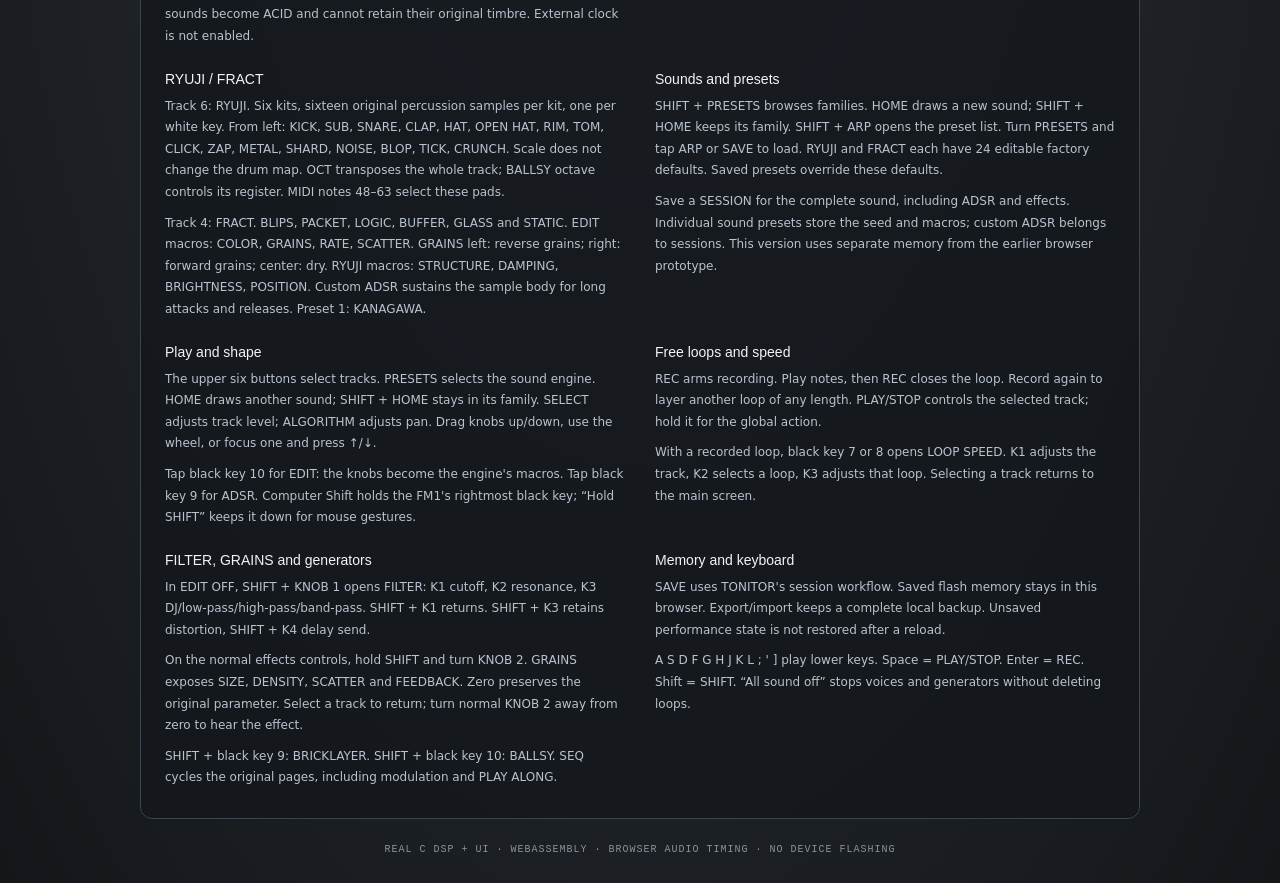
==== commit e7f7201c: "Add focused RYUJI hybrid kits and preserve sample character under ADSR" ====
--- a/browser/index.html
+++ b/browser/index.html
@@ -2,7 +2,7 @@
 <html lang="en">
 <head><meta charset="utf-8"><meta name="viewport" content="width=device-width,initial-scale=1"><title>bocjuhn — FM1 simulator</title><link rel="stylesheet" href="./device.css"><link rel="stylesheet" href="./sim.css"></head>
 <body class="device-mode"><main id="deviceApp">
-<nav class="sim-nav"><div><strong>bocjuhn</strong><span>FM1 · bocjuhn 1.0 RC9 DEV · LIVE SIMULATOR</span></div><div class="nav-actions"><button id="panic">All sound off</button><button id="export">Export memory</button><label class="file-button">Import memory<input id="import" type="file" accept=".bin" hidden></label></div></nav>
+<nav class="sim-nav"><div><strong>bocjuhn</strong><span>FM1 · bocjuhn 1.0 RC9 · LIVE SIMULATOR</span></div><div class="nav-actions"><button id="panic">All sound off</button><button id="export">Export memory</button><label class="file-button">Import memory<input id="import" type="file" accept=".bin" hidden></label></div></nav>
 <p class="player-intro">Try the firmware here. Press Power to enable sound, then play the keys. No FM1 or installation needed. <a href="./install.html">Install on an FM1</a> · <a href="https://github.com/IanP06/bocjuhn">Source &amp; releases</a></p><div class="power-row"><button id="power" role="switch" aria-checked="false"><span class="power-toggle"></span> Power</button><span id="deviceStatus" role="status">Ready to start</span></div>
 <div class="device-stage"><div id="deviceFit"><section id="device" aria-label="M-VAVE FM1 panel">
 <div class="screen-bezel"><canvas id="lcd" width="240" height="240" aria-label="Live firmware display"></canvas></div>
@@ -11,7 +11,7 @@
 <div class="sim-bottom"><span id="interactionHint">Power on, then play the lower keys. The top six buttons select tracks.</span><button id="shiftLatch" aria-pressed="false">Hold SHIFT</button><button id="screenZoom" aria-pressed="false">Zoom display</button><button id="helpToggle" aria-expanded="true">Controls</button></div>
 <section id="zoomPanel" hidden><canvas id="lcdZoom" width="240" height="240" aria-label="Enlarged live firmware display"></canvas><span>Native firmware framebuffer · 240 × 240</span></section>
 <section id="panelHelp">
-<div><h2>RC8 · EFFECTS / PRISM</h2><p>SEQ advances through two pages each of DELAY and REVERB. Page 1: time/size, feedback/decay, damp, mix. Page 2: delay type, clock division, straight/dotted/triplet/hybrid rhythm, width; or reverb type, predelay, diffusion, width. Reverbs: PLATE, DIGITAL, SHIMMER, GRAIN CLOUD, REVERSE, FROZEN HALL. Delays: TAPE, DIGITAL, PING PONG, REVERSE, MULTITAP.</p><p>SHIFT + K2 opens GRAINS; SEQ switches its two pages. Page 1: size, density, scatter, feedback. Page 2: pitch in semitones, reverse probability, freeze, PRISM mix. Raise PRISM MIX to enable the new independent granular mode. MOD includes 19 additional effect destinations; global reverb and delay routes from all tracks add together. CLOCK / LOOPS: MIX 16+T combines straight and triplet positions; note durations are preserved when snapping. OFF keeps the unsnapped phrase. Sessions use format 32773 and load RC7/RC8. PLAY ALONG keeps its guide when selecting another track; SHIFT + track inside PLAY ALONG changes the guide. Filter K3 selects DJ, LP/HP/BP 12 or 24; resonance reaches Q12 (AUTO retains its original range).</p></div>
+<div><h2>RC9 · RYUJI HYBRID KITS</h2><p>48 original percussion sources: ORIG plus 808 and 909, with four LM/LinnDrum accents and four 727 percussion accents. These are original synthesis, not factory sample ROMs or exact emulations. Hold EDIT on RYUJI to open KIT (when BALLSY is off): K1 pad, K2 source, K3 tuning ±24 semitones, K4 lock. Play a white key to select and audition its pad. HOME randomizes unlocked sources by instrument role, favoring 808/909; SHIFT + HOME randomizes only the selected pad. Locks preserve source and tuning during randomization. Presets, sessions and snapshots save the complete kit. ADSR now shapes the original one-shot amplitude without introducing a looping tone; sustain and release end with the sample tail.</p></div><div><h2>EFFECTS / PRISM</h2><p>SEQ advances through two pages each of DELAY and REVERB. Page 1: time/size, feedback/decay, damp, mix. Page 2: delay type, clock division, straight/dotted/triplet/hybrid rhythm, width; or reverb type, predelay, diffusion, width. Reverbs: PLATE, DIGITAL, SHIMMER, GRAIN CLOUD, REVERSE, FROZEN HALL. Delays: TAPE, DIGITAL, PING PONG, REVERSE, MULTITAP.</p><p>SHIFT + K2 opens GRAINS; SEQ switches its two pages. Page 1: size, density, scatter, feedback. Page 2: pitch in semitones, reverse probability, freeze, PRISM mix. Raise PRISM MIX to enable the new independent granular mode. MOD includes 19 additional effect destinations; global reverb and delay routes from all tracks add together. CLOCK / LOOPS: MIX 16+T combines straight and triplet positions; note durations are preserved when snapping. OFF keeps the unsnapped phrase. Sessions use format 32774 and load RC7/RC8. PLAY ALONG keeps its guide when selecting another track; SHIFT + track inside PLAY ALONG changes the guide. Filter K3 selects DJ, LP/HP/BP 12 or 24; resonance reaches Q12 (AUTO retains its original range).</p></div>
 <div><h2>ACID / CLOCK</h2><p>Track 2 starts with ACID. EDIT: CUTOFF, RESONANCE, ENV MOD, DECAY. Overlapping notes slide; velocity 112 or higher accents. Press SEQ repeatedly: DELAY 1/2, DELAY 2/2, REVERB 1/2, REVERB 2/2, MOD, PLAY ALONG, CLOCK, then ACID settings when ACID is selected.</p><p>CLOCK: K1 global BPM (30–300), K2 LOOPS/BALLSY/BRICKLAYER, K3 FREE/SYNC, K4 subdivision. Each target on each track is independent; FREE is the default. SHIFT+K4 chooses loop fit length, 1–64 bars. Loop subdivision OFF follows tempo without snapping notes. ACID settings: K1 waveform, K2 accent strength, K3 slide milliseconds, K4 drive.</p><p>Clock and ACID settings are saved in sessions and snapshots. Old ANIMA sounds become ACID and cannot retain their original timbre. External clock is not enabled.</p></div>
 <div><h2>DROPLETS</h2><p>Track 3: short clicks, water drops and pitched ringing. A particle engine with a field of tiny, trembling points that responds to the sound.</p></div>
 <div><h2>RYUJI / FRACT</h2><p>Track 6: RYUJI. Six kits, sixteen original percussion samples per kit, one per white key. From left: KICK, SUB, SNARE, CLAP, HAT, OPEN HAT, RIM, TOM, CLICK, ZAP, METAL, SHARD, NOISE, BLOP, TICK, CRUNCH. Scale does not change the drum map. OCT transposes the whole track; BALLSY octave controls its register. MIDI notes 48–63 select these pads.</p><p>Track 4: FRACT. BLIPS, PACKET, LOGIC, BUFFER, GLASS and STATIC. EDIT macros: COLOR, GRAINS, RATE, SCATTER. GRAINS left: reverse grains; right: forward grains; center: dry. RYUJI macros: STRUCTURE, DAMPING, BRIGHTNESS, POSITION. Custom ADSR sustains the sample body for long attacks and releases. Preset 1: KANAGAWA.</p></div>
@@ -22,4 +22,4 @@
 <div><h2>Memory and keyboard</h2><p>SAVE uses TONITOR's session workflow. Saved flash memory stays in this browser. Export/import keeps a complete local backup. Unsaved performance state is not restored after a reload.</p><p>A S D F G H J K L ; ' ] play lower keys. Space = PLAY/STOP. Enter = REC. Shift = SHIFT. “All sound off” stops voices and generators without deleting loops.</p></div>
 </section>
 <footer class="sim-footnote">REAL C DSP + UI · WEBASSEMBLY · BROWSER AUDIO TIMING · NO DEVICE FLASHING</footer>
-</main><script type="module" src="./sim.js?v=rc9-dev"></script></body></html>
+</main><script type="module" src="./sim.js?v=rc9-kits"></script></body></html>
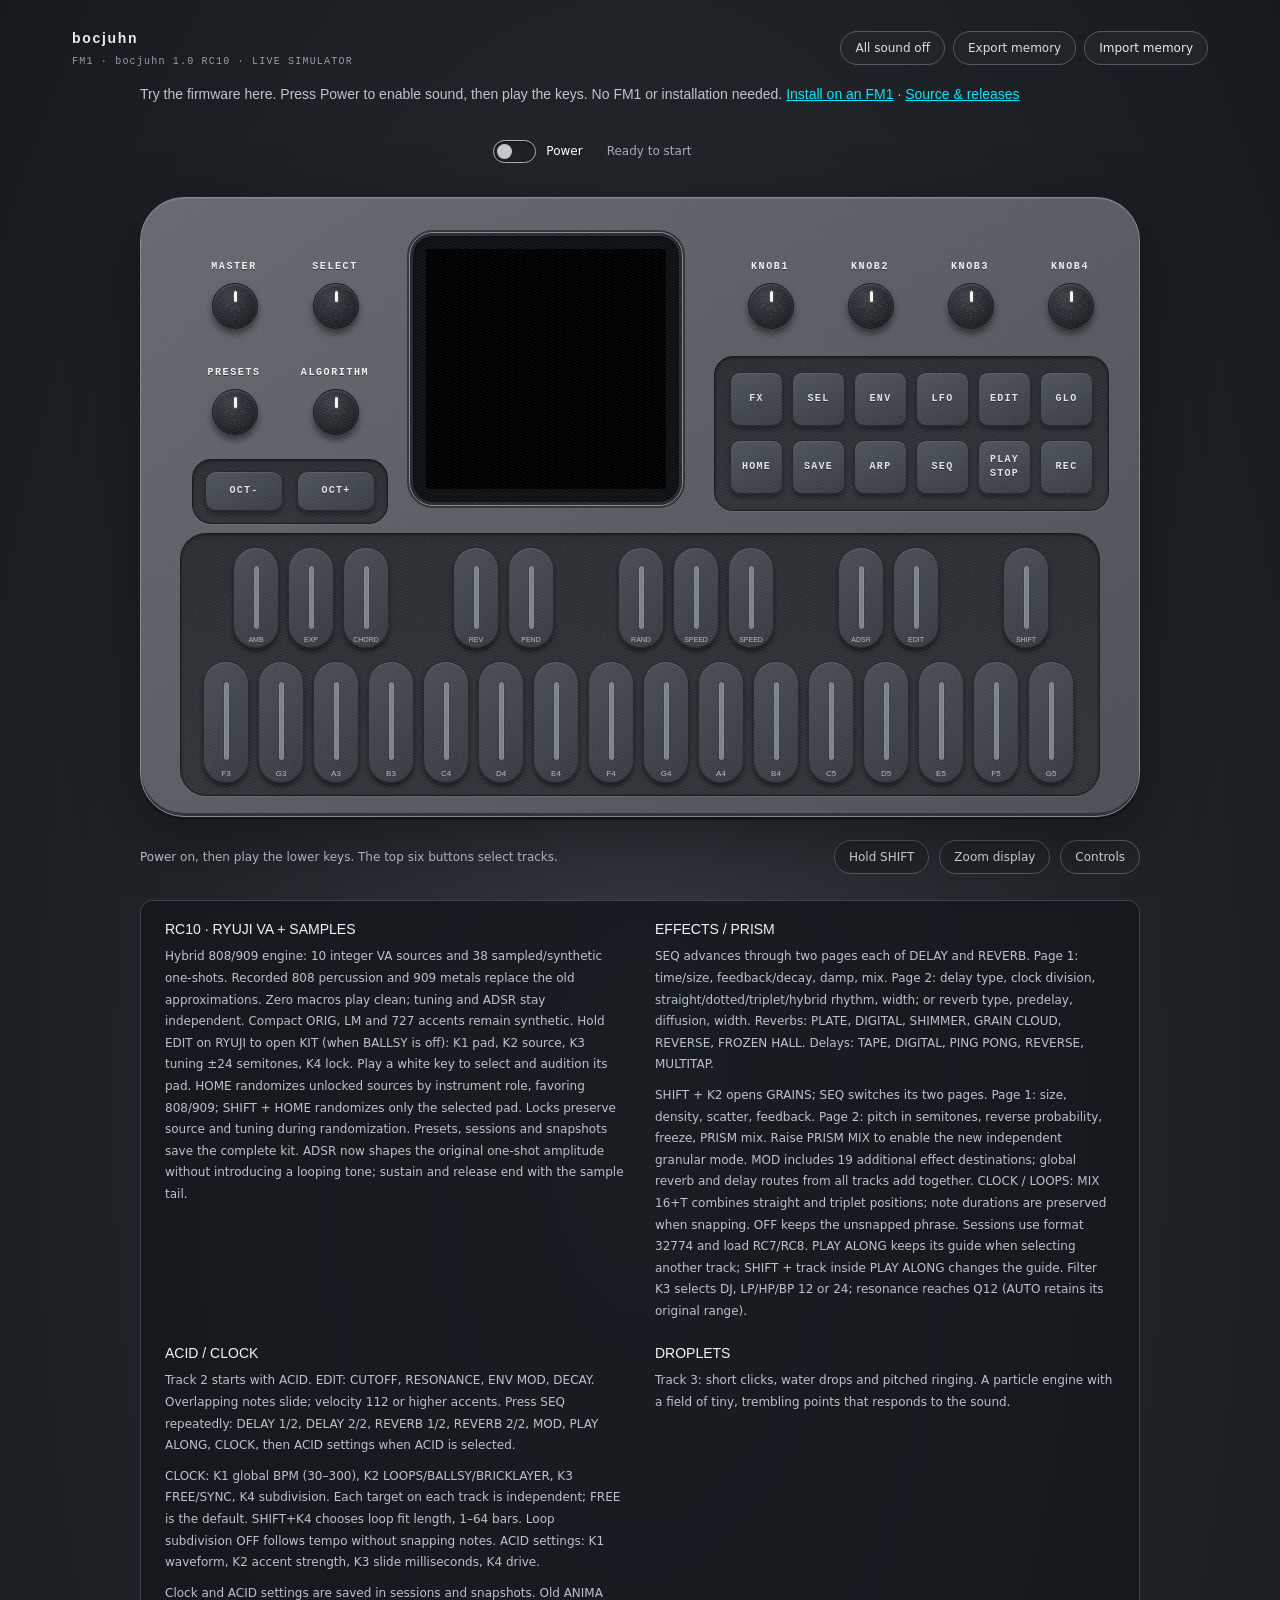
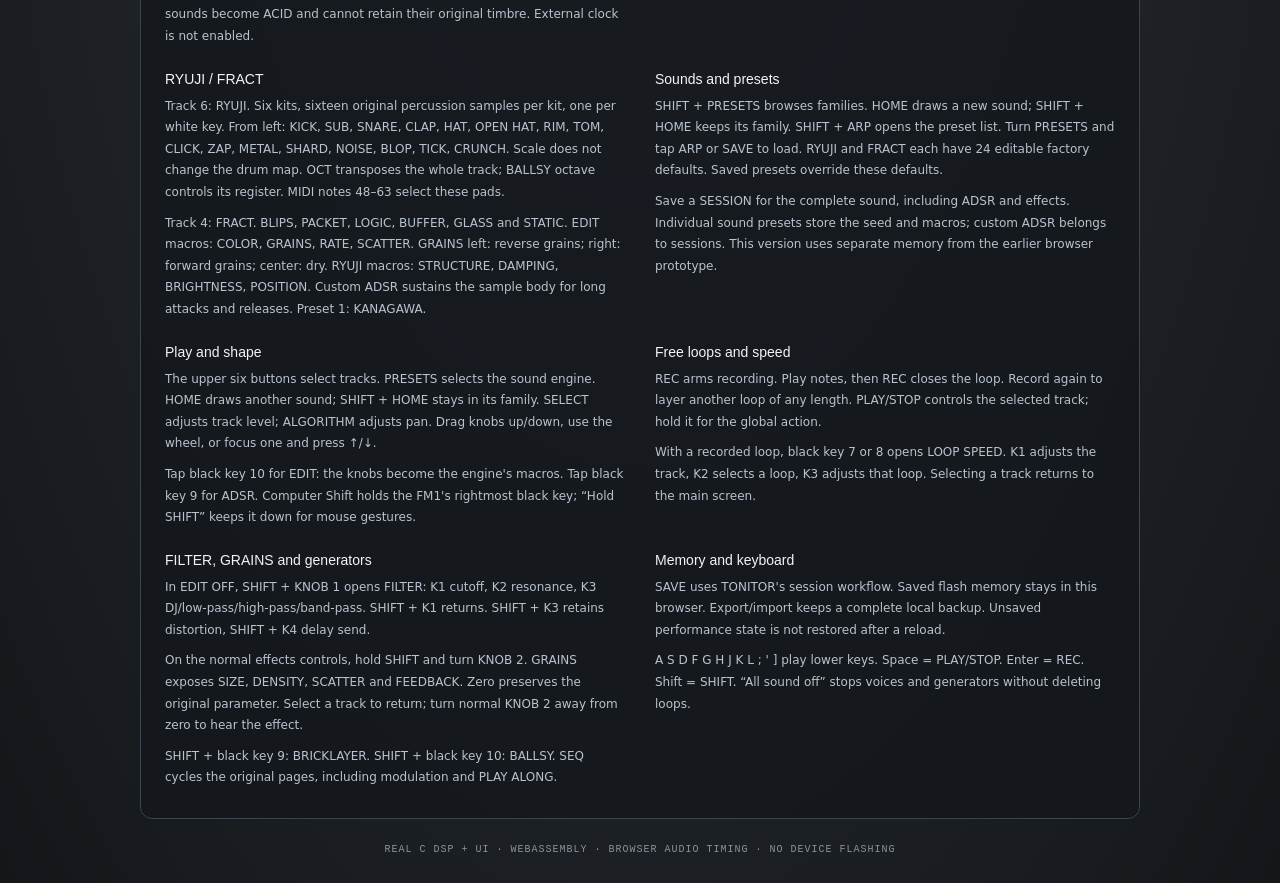
==== commit 3d63cd27: "Release RC10: hybrid integer VA and sampled RYUJI percussion" ====
--- a/browser/index.html
+++ b/browser/index.html
@@ -2,7 +2,7 @@
 <html lang="en">
 <head><meta charset="utf-8"><meta name="viewport" content="width=device-width,initial-scale=1"><title>bocjuhn — FM1 simulator</title><link rel="stylesheet" href="./device.css"><link rel="stylesheet" href="./sim.css"></head>
 <body class="device-mode"><main id="deviceApp">
-<nav class="sim-nav"><div><strong>bocjuhn</strong><span>FM1 · bocjuhn 1.0 RC9 · LIVE SIMULATOR</span></div><div class="nav-actions"><button id="panic">All sound off</button><button id="export">Export memory</button><label class="file-button">Import memory<input id="import" type="file" accept=".bin" hidden></label></div></nav>
+<nav class="sim-nav"><div><strong>bocjuhn</strong><span>FM1 · bocjuhn 1.0 RC10 · LIVE SIMULATOR</span></div><div class="nav-actions"><button id="panic">All sound off</button><button id="export">Export memory</button><label class="file-button">Import memory<input id="import" type="file" accept=".bin" hidden></label></div></nav>
 <p class="player-intro">Try the firmware here. Press Power to enable sound, then play the keys. No FM1 or installation needed. <a href="./install.html">Install on an FM1</a> · <a href="https://github.com/IanP06/bocjuhn">Source &amp; releases</a></p><div class="power-row"><button id="power" role="switch" aria-checked="false"><span class="power-toggle"></span> Power</button><span id="deviceStatus" role="status">Ready to start</span></div>
 <div class="device-stage"><div id="deviceFit"><section id="device" aria-label="M-VAVE FM1 panel">
 <div class="screen-bezel"><canvas id="lcd" width="240" height="240" aria-label="Live firmware display"></canvas></div>
@@ -11,7 +11,7 @@
 <div class="sim-bottom"><span id="interactionHint">Power on, then play the lower keys. The top six buttons select tracks.</span><button id="shiftLatch" aria-pressed="false">Hold SHIFT</button><button id="screenZoom" aria-pressed="false">Zoom display</button><button id="helpToggle" aria-expanded="true">Controls</button></div>
 <section id="zoomPanel" hidden><canvas id="lcdZoom" width="240" height="240" aria-label="Enlarged live firmware display"></canvas><span>Native firmware framebuffer · 240 × 240</span></section>
 <section id="panelHelp">
-<div><h2>RC9 · RYUJI HYBRID KITS</h2><p>48 original percussion sources: ORIG plus 808 and 909, with four LM/LinnDrum accents and four 727 percussion accents. These are original synthesis, not factory sample ROMs or exact emulations. Hold EDIT on RYUJI to open KIT (when BALLSY is off): K1 pad, K2 source, K3 tuning ±24 semitones, K4 lock. Play a white key to select and audition its pad. HOME randomizes unlocked sources by instrument role, favoring 808/909; SHIFT + HOME randomizes only the selected pad. Locks preserve source and tuning during randomization. Presets, sessions and snapshots save the complete kit. ADSR now shapes the original one-shot amplitude without introducing a looping tone; sustain and release end with the sample tail.</p></div><div><h2>EFFECTS / PRISM</h2><p>SEQ advances through two pages each of DELAY and REVERB. Page 1: time/size, feedback/decay, damp, mix. Page 2: delay type, clock division, straight/dotted/triplet/hybrid rhythm, width; or reverb type, predelay, diffusion, width. Reverbs: PLATE, DIGITAL, SHIMMER, GRAIN CLOUD, REVERSE, FROZEN HALL. Delays: TAPE, DIGITAL, PING PONG, REVERSE, MULTITAP.</p><p>SHIFT + K2 opens GRAINS; SEQ switches its two pages. Page 1: size, density, scatter, feedback. Page 2: pitch in semitones, reverse probability, freeze, PRISM mix. Raise PRISM MIX to enable the new independent granular mode. MOD includes 19 additional effect destinations; global reverb and delay routes from all tracks add together. CLOCK / LOOPS: MIX 16+T combines straight and triplet positions; note durations are preserved when snapping. OFF keeps the unsnapped phrase. Sessions use format 32774 and load RC7/RC8. PLAY ALONG keeps its guide when selecting another track; SHIFT + track inside PLAY ALONG changes the guide. Filter K3 selects DJ, LP/HP/BP 12 or 24; resonance reaches Q12 (AUTO retains its original range).</p></div>
+<div><h2>RC10 · RYUJI VA + SAMPLES</h2><p>Hybrid 808/909 engine: 10 integer VA sources and 38 sampled/synthetic one-shots. Recorded 808 percussion and 909 metals replace the old approximations. Zero macros play clean; tuning and ADSR stay independent. Compact ORIG, LM and 727 accents remain synthetic. Hold EDIT on RYUJI to open KIT (when BALLSY is off): K1 pad, K2 source, K3 tuning ±24 semitones, K4 lock. Play a white key to select and audition its pad. HOME randomizes unlocked sources by instrument role, favoring 808/909; SHIFT + HOME randomizes only the selected pad. Locks preserve source and tuning during randomization. Presets, sessions and snapshots save the complete kit. ADSR now shapes the original one-shot amplitude without introducing a looping tone; sustain and release end with the sample tail.</p></div><div><h2>EFFECTS / PRISM</h2><p>SEQ advances through two pages each of DELAY and REVERB. Page 1: time/size, feedback/decay, damp, mix. Page 2: delay type, clock division, straight/dotted/triplet/hybrid rhythm, width; or reverb type, predelay, diffusion, width. Reverbs: PLATE, DIGITAL, SHIMMER, GRAIN CLOUD, REVERSE, FROZEN HALL. Delays: TAPE, DIGITAL, PING PONG, REVERSE, MULTITAP.</p><p>SHIFT + K2 opens GRAINS; SEQ switches its two pages. Page 1: size, density, scatter, feedback. Page 2: pitch in semitones, reverse probability, freeze, PRISM mix. Raise PRISM MIX to enable the new independent granular mode. MOD includes 19 additional effect destinations; global reverb and delay routes from all tracks add together. CLOCK / LOOPS: MIX 16+T combines straight and triplet positions; note durations are preserved when snapping. OFF keeps the unsnapped phrase. Sessions use format 32774 and load RC7/RC8. PLAY ALONG keeps its guide when selecting another track; SHIFT + track inside PLAY ALONG changes the guide. Filter K3 selects DJ, LP/HP/BP 12 or 24; resonance reaches Q12 (AUTO retains its original range).</p></div>
 <div><h2>ACID / CLOCK</h2><p>Track 2 starts with ACID. EDIT: CUTOFF, RESONANCE, ENV MOD, DECAY. Overlapping notes slide; velocity 112 or higher accents. Press SEQ repeatedly: DELAY 1/2, DELAY 2/2, REVERB 1/2, REVERB 2/2, MOD, PLAY ALONG, CLOCK, then ACID settings when ACID is selected.</p><p>CLOCK: K1 global BPM (30–300), K2 LOOPS/BALLSY/BRICKLAYER, K3 FREE/SYNC, K4 subdivision. Each target on each track is independent; FREE is the default. SHIFT+K4 chooses loop fit length, 1–64 bars. Loop subdivision OFF follows tempo without snapping notes. ACID settings: K1 waveform, K2 accent strength, K3 slide milliseconds, K4 drive.</p><p>Clock and ACID settings are saved in sessions and snapshots. Old ANIMA sounds become ACID and cannot retain their original timbre. External clock is not enabled.</p></div>
 <div><h2>DROPLETS</h2><p>Track 3: short clicks, water drops and pitched ringing. A particle engine with a field of tiny, trembling points that responds to the sound.</p></div>
 <div><h2>RYUJI / FRACT</h2><p>Track 6: RYUJI. Six kits, sixteen original percussion samples per kit, one per white key. From left: KICK, SUB, SNARE, CLAP, HAT, OPEN HAT, RIM, TOM, CLICK, ZAP, METAL, SHARD, NOISE, BLOP, TICK, CRUNCH. Scale does not change the drum map. OCT transposes the whole track; BALLSY octave controls its register. MIDI notes 48–63 select these pads.</p><p>Track 4: FRACT. BLIPS, PACKET, LOGIC, BUFFER, GLASS and STATIC. EDIT macros: COLOR, GRAINS, RATE, SCATTER. GRAINS left: reverse grains; right: forward grains; center: dry. RYUJI macros: STRUCTURE, DAMPING, BRIGHTNESS, POSITION. Custom ADSR sustains the sample body for long attacks and releases. Preset 1: KANAGAWA.</p></div>
@@ -22,4 +22,4 @@
 <div><h2>Memory and keyboard</h2><p>SAVE uses TONITOR's session workflow. Saved flash memory stays in this browser. Export/import keeps a complete local backup. Unsaved performance state is not restored after a reload.</p><p>A S D F G H J K L ; ' ] play lower keys. Space = PLAY/STOP. Enter = REC. Shift = SHIFT. “All sound off” stops voices and generators without deleting loops.</p></div>
 </section>
 <footer class="sim-footnote">REAL C DSP + UI · WEBASSEMBLY · BROWSER AUDIO TIMING · NO DEVICE FLASHING</footer>
-</main><script type="module" src="./sim.js?v=rc9-kits"></script></body></html>
+</main><script type="module" src="./sim.js?v=rc10-hybrid"></script></body></html>
